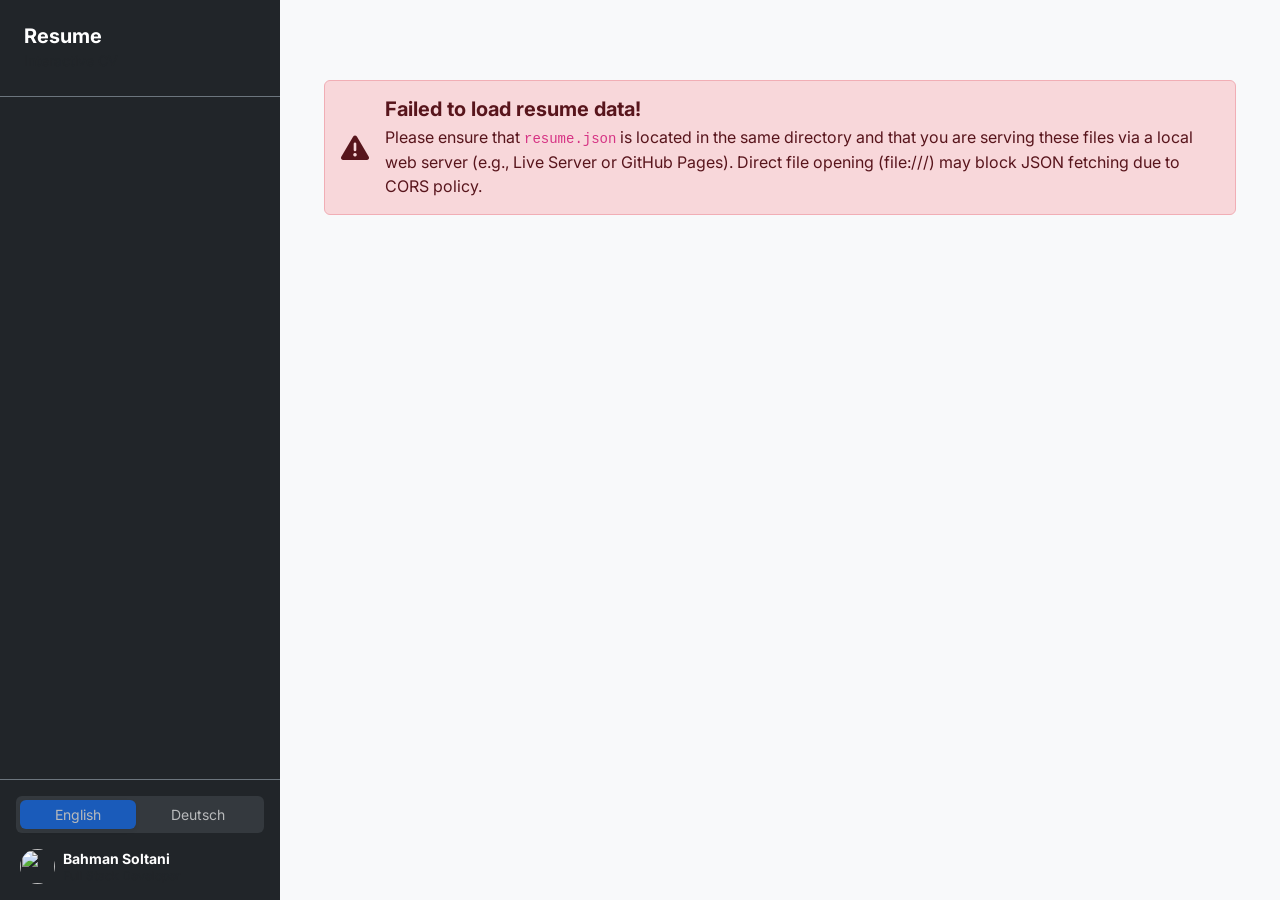
==== index.html @ ff926588 "Initial commit of resume webpage with styles and scripts This is a complete initial commit of the re" ====
<!DOCTYPE html>
<html lang="en">
<head>
    <meta charset="UTF-8">
    <meta name="viewport" content="width=device-width, initial-scale=1.0">
    <title>Bahman Soltani - Resume</title>
    
    <!-- jQuery CDN -->
    <script src="https://code.jquery.com/jquery-3.7.1.min.js"></script>

    <!-- Bootstrap 5 CSS -->
    <link href="https://cdn.jsdelivr.net/npm/bootstrap@5.3.2/dist/css/bootstrap.min.css" rel="stylesheet">
    
    <!-- Font Awesome -->
    <link rel="stylesheet" href="https://cdnjs.cloudflare.com/ajax/libs/font-awesome/6.4.0/css/all.min.css">

    <!-- Google Fonts -->
    <link href="https://fonts.googleapis.com/css2?family=Inter:wght@300;400;500;600;700&display=swap" rel="stylesheet">

    <style>
        :root {
            --sidebar-width: 280px;
            --primary-color: #0d6efd;
        }

        body {
            font-family: 'Inter', sans-serif;
            background-color: #f8f9fa; /* Bootstrap bg-light equivalent */
            overflow-x: hidden;
        }

        /* --- Sidebar Styles --- */
        #sidebar-wrapper {
            width: var(--sidebar-width);
            position: fixed;
            top: 0;
            left: 0;
            height: 100vh;
            z-index: 1000;
            transition: margin 0.3s ease-in-out, transform 0.3s ease-in-out;
            background-color: #212529; /* Bootstrap bg-dark */
            color: white;
            display: flex;
            flex-direction: column;
        }

        #page-content-wrapper {
            margin-left: var(--sidebar-width);
            transition: margin 0.3s ease-in-out;
            min-height: 100vh;
            padding: 2rem;
        }

        /* Mobile Adjustments */
        @media (max-width: 768px) {
            #sidebar-wrapper {
                margin-left: 0;
                transform: translateX(-100%);
            }
            #sidebar-wrapper.toggled {
                transform: translateX(0);
            }
            #page-content-wrapper {
                margin-left: 0;
                padding: 1rem;
                padding-top: 5rem; /* Space for mobile header */
            }
            .mobile-header {
                display: flex !important;
            }
            .sidebar-overlay {
                display: none;
                position: fixed;
                top: 0;
                left: 0;
                width: 100%;
                height: 100%;
                background: rgba(0, 0, 0, 0.5);
                z-index: 999;
            }
            .sidebar-overlay.show {
                display: block;
            }
        }

        .mobile-header {
            display: none;
            position: fixed;
            top: 0;
            left: 0;
            right: 0;
            height: 60px;
            z-index: 1001;
            background: white;
            box-shadow: 0 0.125rem 0.25rem rgba(0,0,0,0.075);
            align-items: center;
            justify-content: space-between;
            padding: 0 1rem;
        }

        /* Navigation Links */
        .nav-link {
            color: #adb5bd;
            padding: 0.75rem 1rem;
            border-radius: 0.5rem;
            transition: all 0.2s;
            display: flex;
            align-items: center;
            gap: 10px;
        }
        .nav-link:hover {
            color: white;
            background-color: rgba(255,255,255,0.1);
        }
        .nav-link i {
            width: 20px;
            text-align: center;
        }

        /* --- Custom Component Styles --- */

        /* Card Hover Effect */
        .custom-card-hover {
            transition: transform 0.3s ease, box-shadow 0.3s ease;
            border: 1px solid rgba(0,0,0,0.05);
        }
        .custom-card-hover:hover {
            transform: translateY(-5px);
            box-shadow: 0 0.5rem 1rem rgba(0, 0, 0, 0.15) !important;
            border-color: #cfe2ff; /* Bootstrap blue-200 equivalent */
        }

        /* Timeline */
        .timeline-item {
            padding-left: 2rem;
            padding-bottom: 2rem;
            position: relative;
            border-left: 2px solid #dee2e6;
        }
        .timeline-item:last-child {
            border-left: 2px solid transparent;
        }
        .timeline-dot {
            position: absolute;
            left: -11px;
            top: 0;
            width: 20px;
            height: 20px;
            border-radius: 50%;
            background: white;
            border: 4px solid #dee2e6;
            transition: border-color 0.3s;
        }
        .timeline-item:hover .timeline-dot {
            border-color: var(--primary-color);
        }

        /* Tech Stack Badges */
        .tech-badge {
            font-size: 0.75rem;
            /* Colors are handled via inline classes now */
            transition: all 0.2s;
            cursor: default;
        }
        .tech-badge:hover {
            filter: brightness(0.95);
        }

        /* Link Underline Animation */
        .custom-link-hover {
            text-decoration: none;
            position: relative;
            color: inherit;
        }
        .custom-link-hover::after {
            content: '';
            position: absolute;
            width: 100%;
            transform: scaleX(0);
            height: 2px;
            bottom: -2px;
            left: 0;
            background-color: var(--primary-color);
            transform-origin: bottom right;
            transition: transform 0.25s ease-out;
        }
        .custom-link-hover:hover::after {
            transform: scaleX(1);
            transform-origin: bottom left;
        }
        .custom-link-hover:hover {
            color: var(--primary-color);
        }

        /* Avatar */
        .avatar-container {
            width: 150px;
            height: 150px;
            border-radius: 50%;
            border: 4px solid white;
            box-shadow: 0 0.5rem 1rem rgba(0,0,0,0.15);
            overflow: hidden;
            background-color: #e9ecef;
        }
        .avatar-img {
            width: 100%;
            height: 100%;
            object-fit: cover;
        }
        
        /* Language Button Active State */
        .lang-btn.active {
            background-color: var(--primary-color);
            color: white;
            box-shadow: 0 0.125rem 0.25rem rgba(0,0,0,0.075);
        }
        .lang-btn {
            background: transparent;
            color: #6c757d;
            border: none;
        }
        .lang-btn:hover {
            color: white;
        }

        /* --- CUSTOM PINK UTILITIES --- */
        .text-pink {
            color: #d63384 !important;
        }
        .bg-pink-subtle {
            background-color: #ffe0e9 !important; /* Custom Pink Background */
        }
        .text-pink-emphasis {
            color: #8a0030 !important; /* Darker Pink Text */
        }
        .border-pink-subtle {
            border-color: #ffc2d1 !important;
        }

    </style>
</head>
<body>

    <!-- Mobile Header -->
    <div class="mobile-header">
        <span class="fw-bold fs-5 text-dark">Bahman Soltani</span>
        <button id="mobile-menu-btn" class="btn btn-light btn-sm">
            <i class="fa-solid fa-bars"></i>
        </button>
    </div>

    <!-- Sidebar Overlay -->
    <div id="sidebar-overlay" class="sidebar-overlay"></div>

    <div class="d-flex" id="wrapper">
        
        <!-- Sidebar -->
        <div id="sidebar-wrapper">
            <div class="p-4 border-bottom border-secondary">
                <div class="d-flex justify-content-between align-items-center">
                    <div>
                        <h1 class="h5 fw-bold mb-0">Resume</h1>
                        <small class="text-muted">Interactive CV</small>
                    </div>
                    <!-- Close button for mobile -->
                    <button id="close-sidebar" class="btn btn-sm btn-dark d-md-none">
                        <i class="fa-solid fa-xmark"></i>
                    </button>
                </div>
            </div>

            <!-- Nav Items -->
            <div class="flex-grow-1 overflow-auto py-3">
                <ul class="list-unstyled px-3" id="nav-links">
                    <!-- Links injected by jQuery -->
                </ul>
            </div>

            <!-- Footer / Lang Toggle -->
            <div class="p-3 bg-dark border-top border-secondary">
                <div class="d-flex bg-secondary bg-opacity-25 rounded p-1 mb-3">
                    <button id="btn-en" class="btn btn-sm flex-fill lang-btn active rounded" disabled>English</button>
                    <button id="btn-de" class="btn btn-sm flex-fill lang-btn rounded" disabled>Deutsch</button>
                </div>
                <div class="d-flex align-items-center gap-2 px-1">
                    <div style="width: 35px; height: 35px; border-radius: 50%; overflow: hidden;">
                        <img src="https://vohuman.github.io/assets/Bild.jpg" class="w-100 h-100 object-fit-cover">
                    </div>
                    <div class="small lh-sm">
                        <div class="fw-bold">Bahman Soltani</div>
                        <div class="text-muted" style="font-size: 0.75rem;">Full Stack Developer</div>
                    </div>
                </div>
            </div>
        </div>

        <!-- Page Content -->
        <div id="page-content-wrapper">
            <div class="container-fluid" style="max-width: 1000px;">
                <div id="main-content">
                    <!-- Loading Indicator before JSON is fetched -->
                    <div class="d-flex justify-content-center align-items-center" style="height: 60vh;">
                        <div class="spinner-border text-primary" role="status" style="width: 3rem; height: 3rem;">
                            <span class="visually-hidden">Loading...</span>
                        </div>
                    </div>
                </div>
            </div>
        </div>
    </div>

    <!-- Data & jQuery Logic -->
    <script>
        $(document).ready(function() {
            
            let resumeData = null; // Will be populated from JSON
            let currentLang = 'en';

            const i18n = {
                en: {
                    headers: {
                        intro: "Introduction",
                        languages: "Languages",
                        skills: "Technical Skills",
                        experience: "Employment History",
                        education: "Education",
                        certificates: "Certificates"
                    },
                    labels: {
                        techStack: "Tech Stack",
                        contact: "Contact",
                        present: "Present"
                    },
                    nav: {
                        home: "Profile",
                        intro: "About",
                        history: "Experience",
                        skills: "Skills",
                        education: "Education"
                    },
                    categories: {
                        backend: "Backend",
                        frontend: "Frontend",
                        database: "Database",
                        sourceControl: "DevOps & Tools",
                        projectManagement: "Management",
                        general: "General"
                    }
                },
                de: {
                    headers: {
                        intro: "Einführung",
                        languages: "Sprachen",
                        skills: "Technische Fähigkeiten",
                        experience: "Berufserfahrung",
                        education: "Ausbildung",
                        certificates: "Zertifikate"
                    },
                    labels: {
                        techStack: "Technologien",
                        contact: "Kontakt",
                        present: "Aktuell"
                    },
                    nav: {
                        home: "Profil",
                        intro: "Über mich",
                        history: "Erfahrung",
                        skills: "Fähigkeiten",
                        education: "Ausbildung"
                    },
                    categories: {
                        backend: "Backend",
                        frontend: "Frontend",
                        database: "Datenbank",
                        sourceControl: "DevOps & Tools",
                        projectManagement: "Management",
                        general: "Allgemein"
                    }
                }
            };

            // --- UI Helper Functions ---
            function translate(key, subkey) {
                return i18n[currentLang][key][subkey];
            }

            function formatText(text) {
                if (text === "Present") return i18n[currentLang].labels.present;
                if (text === "Aktuell") return i18n[currentLang].labels.present;
                return text;
            }

            // --- Render Components (Generating HTML Strings for Bootstrap) ---
            
            function renderNav() {
                const navItems = [
                    { id: 'section-profile', icon: 'fa-solid fa-user', label: translate('nav', 'home') },
                    { id: 'section-intro', icon: 'fa-solid fa-circle-info', label: translate('nav', 'intro') },
                    { id: 'section-history', icon: 'fa-solid fa-briefcase', label: translate('nav', 'history') },
                    { id: 'section-skills', icon: 'fa-solid fa-code', label: translate('nav', 'skills') },
                    { id: 'section-education', icon: 'fa-solid fa-graduation-cap', label: translate('nav', 'education') },
                ];

                const html = navItems.map(item => `
                    <li class="mb-1">
                        <a href="#${item.id}" class="nav-link">
                            <i class="${item.icon}"></i>
                            <span>${item.label}</span>
                        </a>
                    </li>
                `).join('');
                
                $('#nav-links').html(html);
            }

            function renderHero(data) {
                const p = data.personalInfo;
                
                const langs = data.languages.map(l => `
                    <div class="mb-3">
                        <div class="d-flex justify-content-between small mb-1">
                            <span class="fw-medium text-dark">${l.language}</span>
                            <span class="text-secondary" style="font-size: 0.8rem;">${l.fluency}</span>
                        </div>
                        <div class="progress" style="height: 8px;">
                            <div class="progress-bar" role="progressbar" style="width: ${l.percent}%" aria-valuenow="${l.percent}" aria-valuemin="0" aria-valuemax="100"></div>
                        </div>
                    </div>
                `).join('');

                return `
                    <section id="section-profile" class="row g-4 animate-fade-in">
                        <!-- ID Card -->
                        <div class="col-lg-8">
                            <div class="card h-100 border-0 shadow-sm rounded-4 custom-card-hover overflow-hidden position-relative">
                                <!-- Decorative Shape -->
                                <div style="position: absolute; top: 0; right: 0; width: 150px; height: 150px; background-color: #e9ecef; border-bottom-left-radius: 100%; margin-right: -30px; margin-top: -30px; transition: transform 0.3s;" class="d-none d-md-block decorative-shape"></div>
                                
                                <div class="card-body p-4 p-md-5">
                                    <div class="d-flex flex-column flex-md-row gap-4 align-items-center align-items-md-start text-center text-md-start">
                                        
                                        <!-- Avatar -->
                                        <div class="flex-shrink-0">
                                            <div class="avatar-container">
                                                <img src="https://vohuman.github.io/assets/Bild.jpg" alt="${p.name}" class="avatar-img">
                                            </div>
                                        </div>

                                        <div class="flex-grow-1 position-relative" style="z-index: 2;">
                                            <h1 class="display-6 fw-bold text-dark mb-2">${p.name}</h1>
                                            <p class="lead text-primary fw-medium mb-4">${p.role}</p>
                                            
                                            <div class="d-flex flex-column gap-2 text-secondary mb-4 small">
                                                <div class="d-flex align-items-center justify-content-center justify-content-md-start gap-2">
                                                    <i class="fa-solid fa-location-dot text-primary"></i>
                                                    ${p.address.city}, ${p.address.country}
                                                </div>
                                                <div class="d-flex align-items-center justify-content-center justify-content-md-start gap-2">
                                                    <i class="fa-solid fa-envelope text-primary"></i>
                                                    <a href="mailto:${p.email}" class="custom-link-hover">${p.email}</a>
                                                </div>
                                                <div class="d-flex align-items-center justify-content-center justify-content-md-start gap-2">
                                                    <i class="fa-solid fa-phone text-primary"></i>
                                                    ${p.phone}
                                                </div>
                                            </div>

                                            <div class="d-flex flex-wrap gap-2 justify-content-center justify-content-md-start">
                                                ${p.links.map(link => {
                                                    const iconClass = link.toLowerCase() === 'linkedin' ? 'fa-brands fa-linkedin' : 'fa-solid fa-globe';
                                                    return `
                                                    <button class="btn btn-dark btn-sm rounded-3 shadow-sm d-inline-flex align-items-center gap-2 px-3 py-2">
                                                        <i class="${iconClass}"></i>
                                                        ${link}
                                                    </button>
                                                `}).join('')}
                                            </div>
                                        </div>
                                    </div>
                                </div>
                            </div>
                        </div>

                        <!-- Languages -->
                        <div class="col-lg-4">
                            <div class="card h-100 border-0 shadow-sm rounded-4 custom-card-hover">
                                <div class="card-body p-4 d-flex flex-column justify-content-center">
                                    <div class="d-flex align-items-center gap-2 mb-4">
                                        <div class="bg-primary bg-opacity-10 text-primary p-2 rounded">
                                            <i class="fa-solid fa-language fs-5"></i>
                                        </div>
                                        <h5 class="fw-bold text-dark mb-0">${translate('headers', 'languages')}</h5>
                                    </div>
                                    <div class="d-flex flex-column gap-3">
                                        ${langs}
                                    </div>
                                </div>
                            </div>
                        </div>
                    </section>
                `;
            }

            function renderIntroduction(data) {
                return `
                    <section id="section-intro" class="mt-4">
                        <div class="card border-0 shadow-sm rounded-4 custom-card-hover">
                            <div class="card-body p-4 p-md-5">
                                <div class="d-flex align-items-center gap-3 mb-4">
                                    <div class="bg-primary bg-opacity-10 text-primary p-2 rounded">
                                        <i class="fa-solid fa-circle-info fs-5"></i>
                                    </div>
                                    <h4 class="fw-bold text-dark mb-0">${translate('headers', 'intro')}</h4>
                                </div>
                                <div class="text-secondary" style="line-height: 1.8; text-align: justify;">
                                    ${data.introduction}
                                </div>
                            </div>
                        </div>
                    </section>
                `;
            }

            function renderSkills(data) {
                const skills = data.technicalSkills;
                const config = {
                    backend: { color: "primary", icon: "fa-solid fa-server" },
                    frontend: { color: "pink", icon: "fa-solid fa-desktop" }, // Changed to "pink"
                    database: { color: "success", icon: "fa-solid fa-database" },
                    sourceControl: { color: "warning", icon: "fa-solid fa-code-branch" },
                    projectManagement: { color: "info", icon: "fa-solid fa-list-check" },
                    general: { color: "secondary", icon: "fa-solid fa-gears" }
                };

                let html = `
                    <section id="section-skills" class="mt-5">
                        <div class="d-flex align-items-center gap-3 mb-4 pb-2 border-bottom">
                            <h2 class="h3 fw-bold text-dark mb-0">${translate('headers', 'skills')}</h2>
                        </div>
                        <div class="row g-4">`;

                Object.keys(skills).forEach(key => {
                    const conf = config[key] || { color: "secondary", icon: "fa-solid fa-circle" };
                    const label = i18n[currentLang].categories[key] || key;
                    const textClass = `text-${conf.color}`;
                    
                    // --- NEW COLOR LOGIC FOR BADGES ---
                    const badgeBg = 'bg-' + conf.color + '-subtle'; // e.g., bg-primary-subtle or bg-pink-subtle
                    const badgeText = 'text-' + conf.color + '-emphasis'; // e.g., text-primary-emphasis or text-pink-emphasis
                    const badgeBorder = 'border-' + conf.color + '-subtle';
                    
                    html += `
                        <div class="col-md-6">
                            <div class="card h-100 border-0 shadow-sm rounded-4 custom-card-hover p-4">
                                <div class="d-flex align-items-center gap-2 mb-3">
                                    <i class="${conf.icon} ${textClass} fs-5"></i>
                                    <h6 class="fw-bold text-secondary text-capitalize mb-0">${label}</h6>
                                </div>
                                <div class="d-flex flex-wrap gap-2">
                                    ${skills[key].map(skill => `
                                        <span class="badge rounded-pill border fw-normal ${badgeBg} ${badgeText} ${badgeBorder} tech-badge">
                                            ${skill}
                                        </span>
                                    `).join('')}
                                </div>
                            </div>
                        </div>
                    `;
                });

                html += `</div></section>`;
                return html;
            }

            function renderHistory(data) {
                const history = data.employmentHistory;
                let html = `
                    <section id="section-history" class="mt-5">
                        <div class="d-flex align-items-center gap-3 mb-4 pb-2 border-bottom">
                            <div class="bg-primary bg-opacity-10 text-primary p-2 rounded">
                                <i class="fa-solid fa-briefcase fs-5"></i>
                            </div>
                            <h2 class="h3 fw-bold text-dark mb-0">${translate('headers', 'experience')}</h2>
                        </div>
                        <div class="timeline-container ps-md-2">
                `;

                history.forEach((job) => {
                    const techList = job.techStack
                        .split(/,| and /)
                        .map(t => t.trim().replace(/\.$/, ''))
                        .filter(t => t.length > 0);
                    
                    const isPresent = job.endDate === "Present" || job.endDate === "Aktuell";
                    const badgeClass = isPresent ? "text-bg-success bg-opacity-75" : "text-bg-light border text-secondary";

                    html += `
                        <div class="timeline-item">
                            <div class="timeline-dot"></div>
                            
                            <div class="card border-0 shadow-sm rounded-4 custom-card-hover p-4">
                                <div class="d-flex flex-column flex-md-row justify-content-between align-items-start gap-2 mb-3">
                                    <div>
                                        <h5 class="fw-bold text-dark mb-1">${job.role}</h5>
                                        <div class="d-flex flex-wrap align-items-center gap-2 text-secondary small">
                                            <span class="fw-semibold text-primary"><i class="fa-regular fa-building me-1"></i>${job.company}</span>
                                            <span>&bull;</span>
                                            <span><i class="fa-solid fa-location-dot me-1"></i>${job.location}</span>
                                        </div>
                                    </div>
                                    <span class="badge rounded-pill ${badgeClass} px-3 py-2">
                                        ${formatText(job.startDate)} — ${formatText(job.endDate)}
                                    </span>
                                </div>

                                <div class="mb-3">
                                    <ul class="list-unstyled d-flex flex-column gap-2 mb-0">
                                        ${job.responsibilities.map(res => `
                                            <li class="d-flex gap-2 text-secondary">
                                                <i class="fa-solid fa-circle-check text-primary mt-1" style="font-size: 0.8rem;"></i>
                                                <span>${res}</span>
                                            </li>
                                        `).join('')}
                                    </ul>
                                </div>

                                <div class="pt-3 border-top">
                                    <small class="text-uppercase fw-bold text-muted d-block mb-2" style="font-size: 0.7rem;">${translate('labels', 'techStack')}</small>
                                    <div class="d-flex flex-wrap gap-1">
                                        ${techList.map(t => `
                                            <span class="badge rounded-1 fw-normal text-secondary bg-light border tech-badge">${t}</span>
                                        `).join('')}
                                    </div>
                                </div>
                            </div>
                        </div>
                    `;
                });

                html += `</div></section>`;
                return html;
            }

            function renderEducationAndCerts(data) {
                const edu = data.education;
                const certs = data.certificates;

                let eduHtml = edu.map(item => `
                    <div class="d-flex position-relative ps-3 py-2 border-start border-3 border-light hover-border-primary mb-3">
                        <div>
                            <h6 class="fw-bold text-dark mb-0">${item.degree}</h6>
                            <p class="text-success small fw-medium mb-1">${item.institution}</p>
                            <div class="d-flex justify-content-between align-items-center small text-muted">
                                <span>${item.location}</span>
                                <span class="bg-light px-2 py-1 rounded">${formatText(item.startDate)} - ${formatText(item.endDate)}</span>
                            </div>
                        </div>
                    </div>
                `).join('');

                let certsHtml = certs.map(item => `
                    <div class="d-flex align-items-start gap-3 p-3 rounded hover-bg-light transition border border-transparent mb-1">
                        <i class="fa-solid fa-trophy text-warning mt-1 fs-5"></i>
                        <div>
                            <h6 class="fw-bold text-dark mb-1 small">${item.title}</h6>
                            <div class="small text-muted d-flex gap-2">
                                <span class="fw-medium text-secondary">${item.issuer}</span>
                                <span>&bull;</span>
                                <span>${item.date}</span>
                            </div>
                        </div>
                    </div>
                `).join('');

                return `
                    <div id="section-education" class="row g-4 mt-4 pb-5">
                        <div class="col-lg-6">
                            <div class="card h-100 border-0 shadow-sm rounded-4 custom-card-hover">
                                <div class="card-body p-4">
                                    <div class="d-flex align-items-center gap-3 mb-4">
                                        <div class="bg-success bg-opacity-10 text-success p-2 rounded">
                                            <i class="fa-solid fa-graduation-cap fs-5"></i>
                                        </div>
                                        <h5 class="fw-bold text-dark mb-0">${translate('headers', 'education')}</h5>
                                    </div>
                                    <div>
                                        ${eduHtml}
                                    </div>
                                </div>
                            </div>
                        </div>
                        <div class="col-lg-6">
                            <div class="card h-100 border-0 shadow-sm rounded-4 custom-card-hover">
                                <div class="card-body p-4">
                                    <div class="d-flex align-items-center gap-3 mb-4">
                                        <div class="bg-warning bg-opacity-10 text-warning p-2 rounded">
                                            <i class="fa-solid fa-certificate fs-5"></i>
                                        </div>
                                        <h5 class="fw-bold text-dark mb-0">${translate('headers', 'certificates')}</h5>
                                    </div>
                                    <div>
                                        ${certsHtml}
                                    </div>
                                </div>
                            </div>
                        </div>
                    </div>
                `;
            }

            // --- Main Render Loop ---
            function renderAll() {
                if (!resumeData) return;
                
                const currentData = resumeData[currentLang];
                const html = [
                    renderHero(currentData),
                    renderIntroduction(currentData),
                    renderHistory(currentData), 
                    renderSkills(currentData),
                    renderEducationAndCerts(currentData)
                ].join('');

                $('#main-content').html(html);
                renderNav();
                updateLangButtons();
            }

            // --- Interaction Logic ---
            function setLanguage(lang) {
                if (!resumeData) return;
                currentLang = lang;
                renderAll();
            }

            function updateLangButtons() {
                const $enBtn = $('#btn-en');
                const $deBtn = $('#btn-de');
                
                // Reset classes
                $('.lang-btn').removeClass('active');
                
                if (currentLang === 'en') {
                    $enBtn.addClass('active');
                } else {
                    $deBtn.addClass('active');
                }
            }
            
            // --- Fetch JSON Data ---
            $.getJSON('resume.json')
                .done(function(data) {
                    resumeData = data;
                    
                    // Enable language buttons
                    $('#btn-en, #btn-de').prop('disabled', false);
                    
                    // Initial Render
                    renderAll();
                })
                .fail(function(jqxhr, textStatus, error) {
                    const errMessage = textStatus + ", " + error;
                    console.error("Failed to fetch resume.json: " + errMessage);
                    
                    $('#main-content').html(`
                        <div class="alert alert-danger mt-5 d-flex align-items-center gap-3" role="alert">
                            <i class="fa-solid fa-triangle-exclamation fs-3"></i>
                            <div>
                                <h5 class="alert-heading fw-bold mb-1">Failed to load resume data!</h5>
                                <p class="mb-0">Please ensure that <code>resume.json</code> is located in the same directory and that you are serving these files via a local web server (e.g., Live Server or GitHub Pages). Direct file opening (file:///) may block JSON fetching due to CORS policy.</p>
                            </div>
                        </div>
                    `);
                });

            // --- Event Listeners ---
            
            // Language Buttons
            $('#btn-en').on('click', function() { setLanguage('en'); });
            $('#btn-de').on('click', function() { setLanguage('de'); });

            // Sidebar Toggle
            const $wrapper = $('#wrapper');
            const $sidebar = $('#sidebar-wrapper');
            const $overlay = $('#sidebar-overlay');
            
            function toggleSidebar() {
                $sidebar.toggleClass('toggled');
                $overlay.toggleClass('show');
            }

            $('#mobile-menu-btn, #close-sidebar, #sidebar-overlay').on('click', toggleSidebar);

        });
    </script>
</body>
</html>
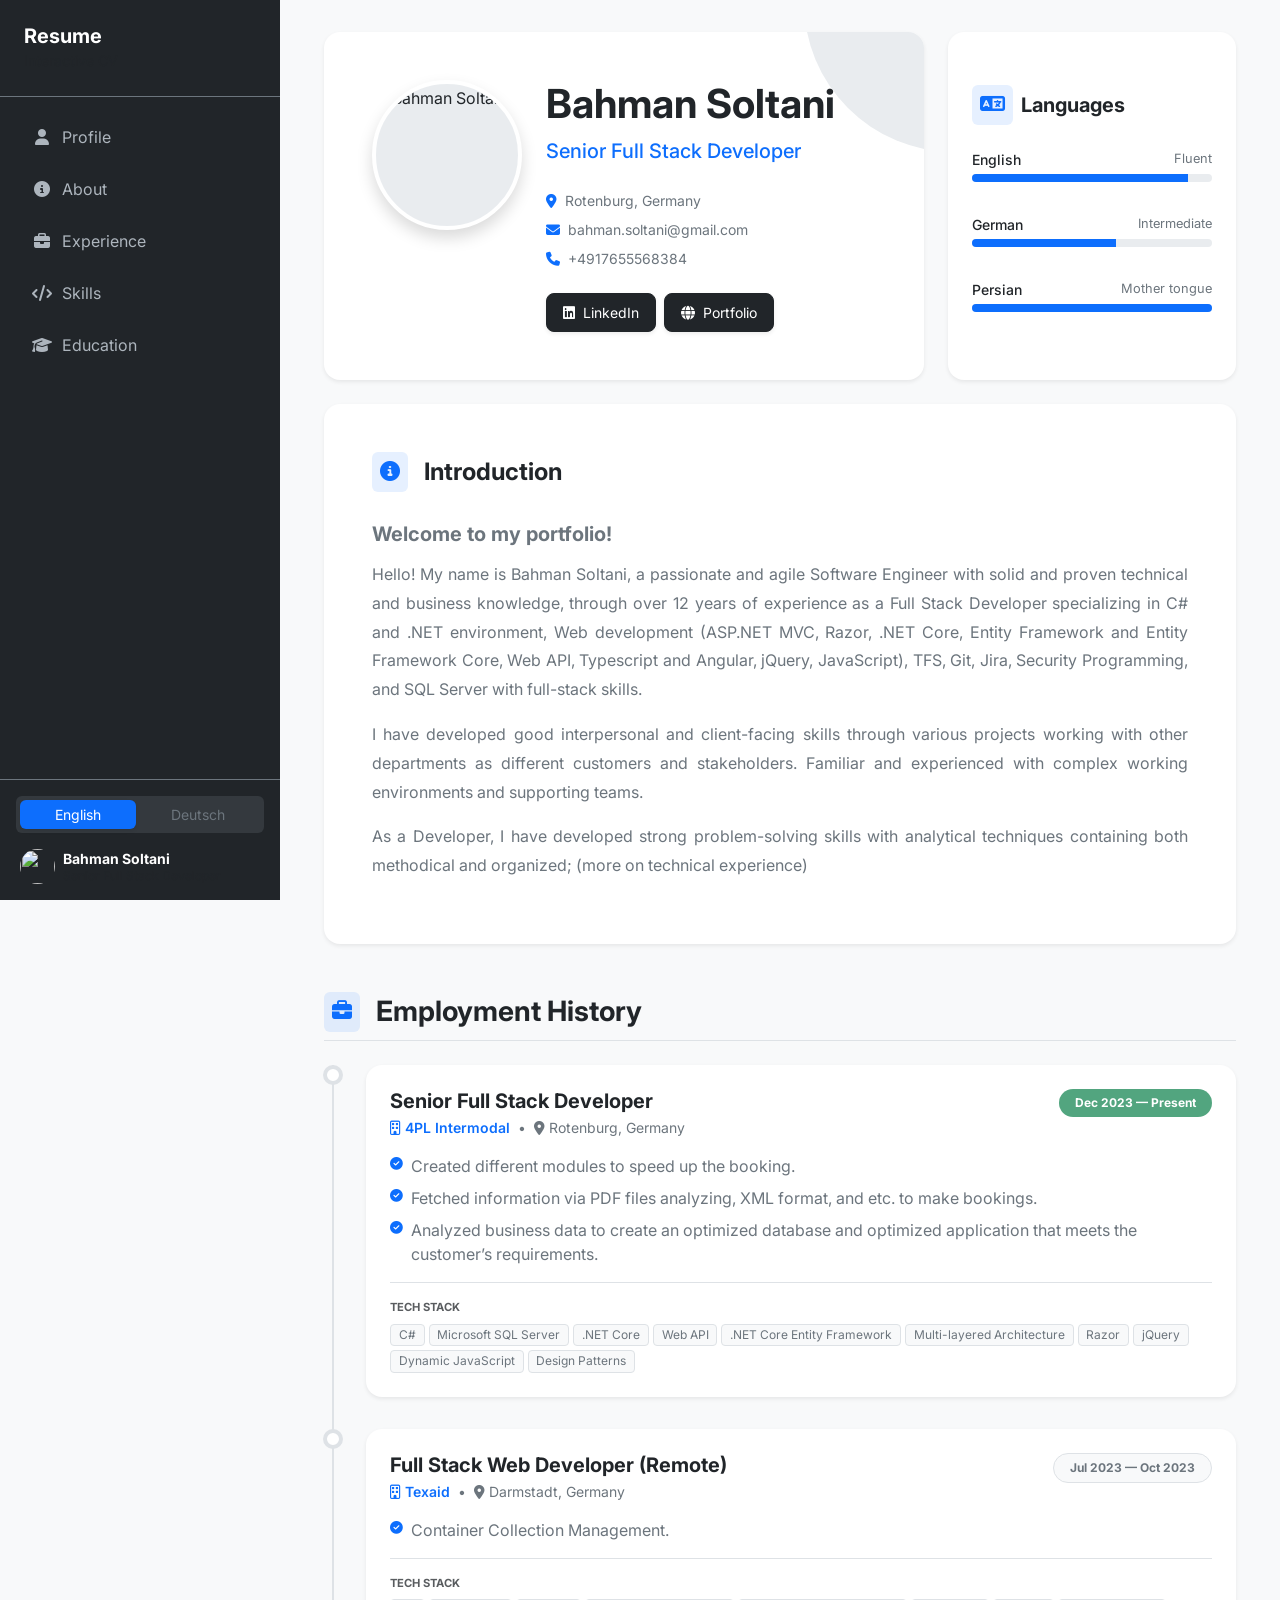
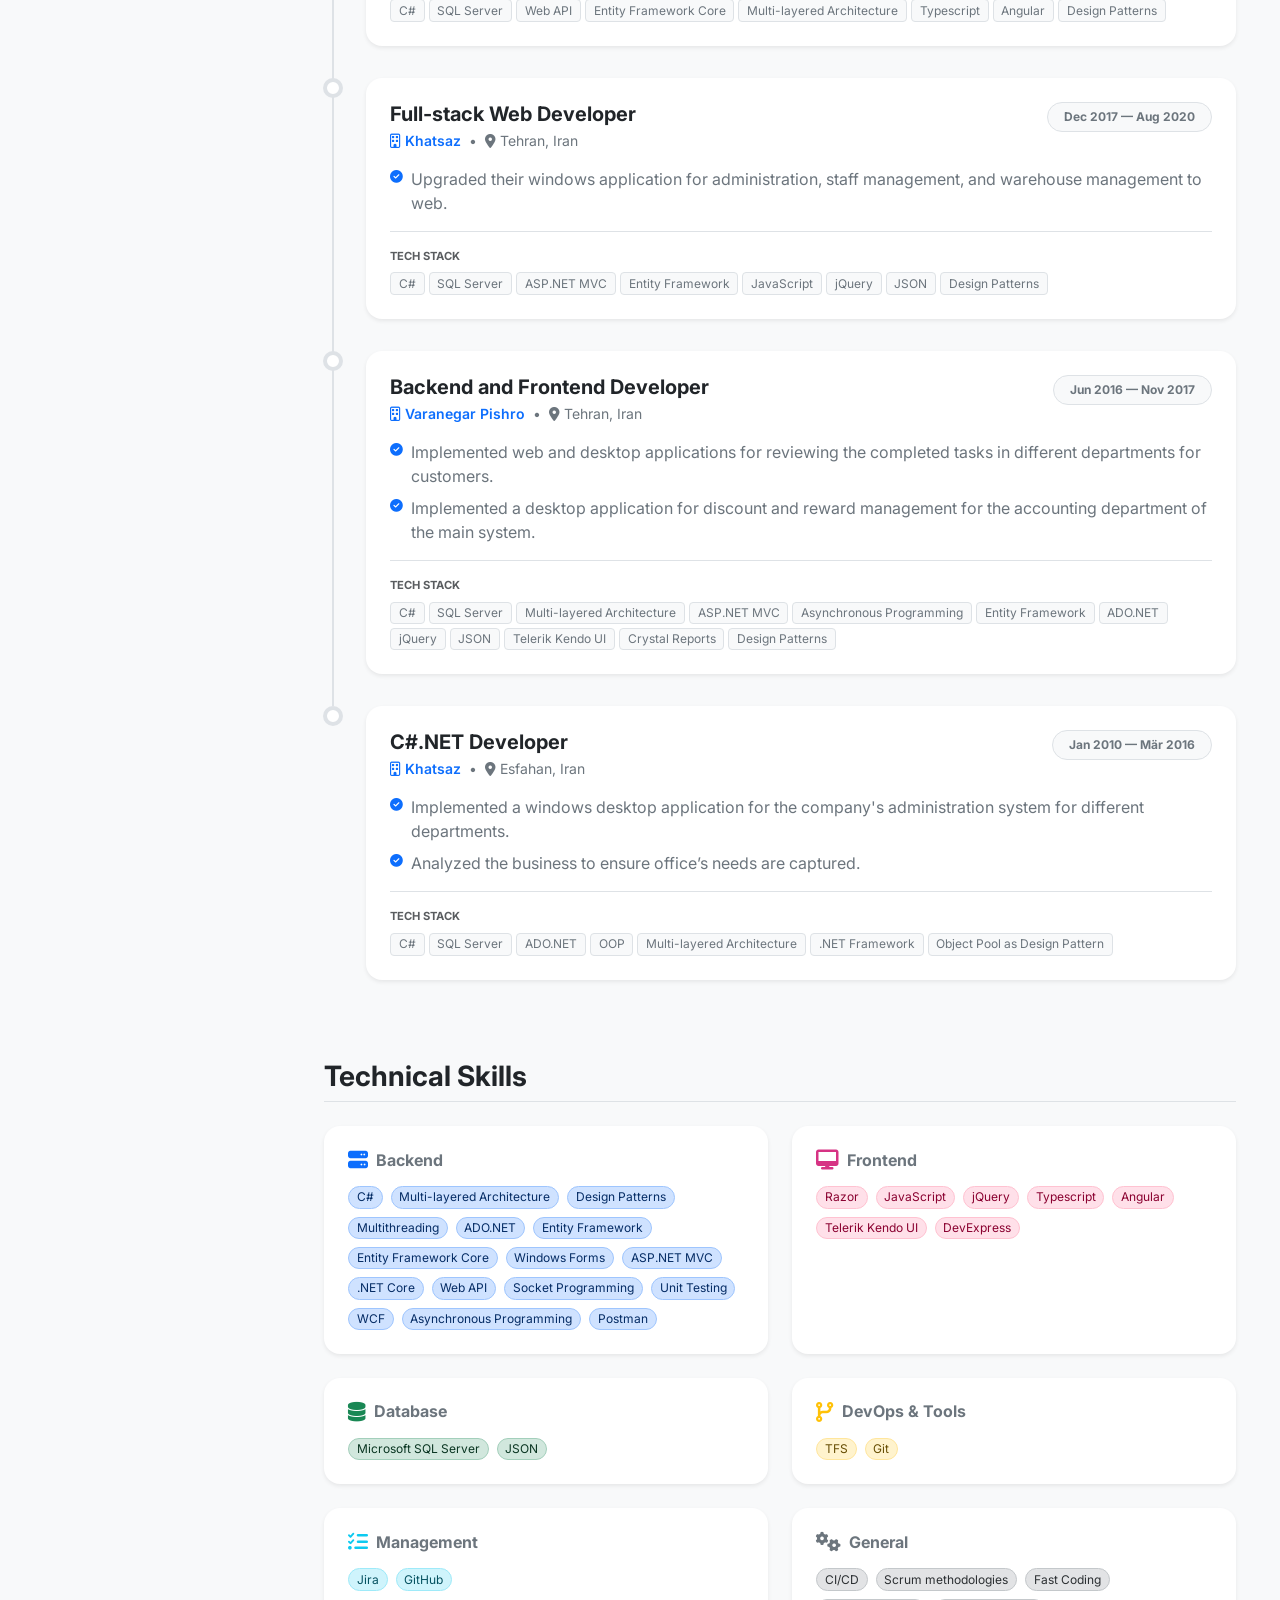
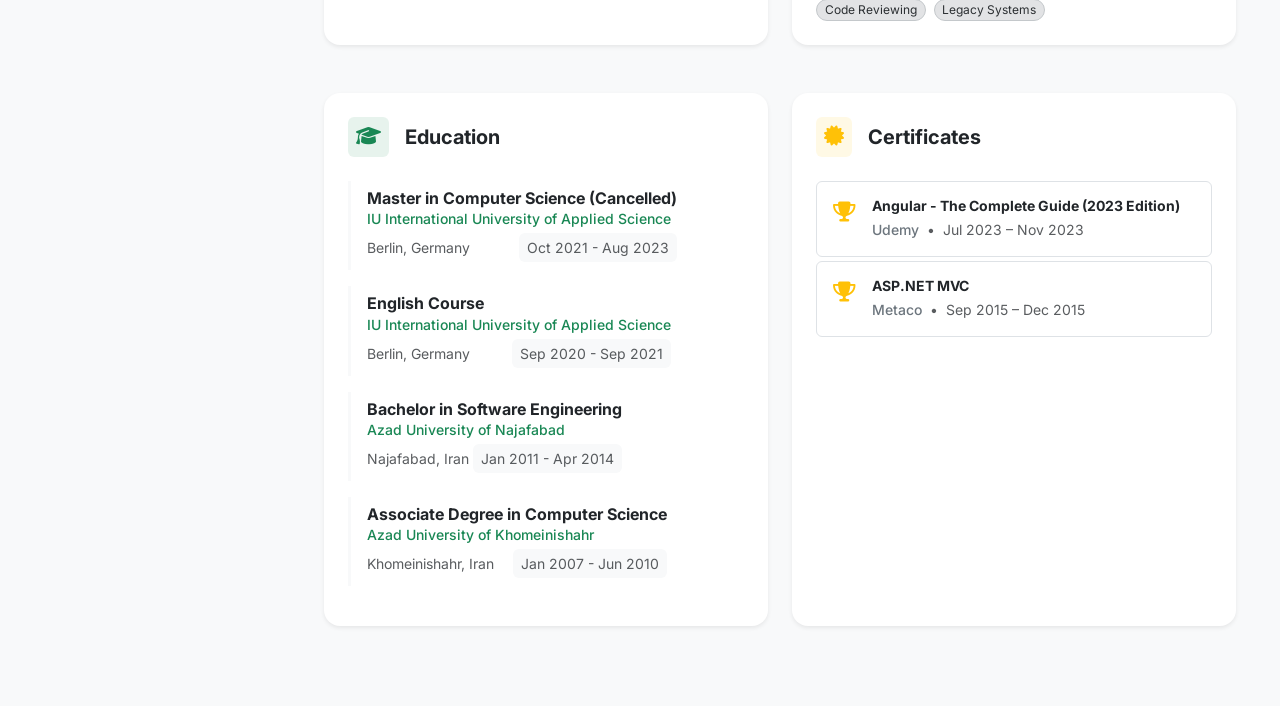
==== commit 6e72961a: "Refactor index.html to streamline structure and styles" ====
--- a/index.html
+++ b/index.html
@@ -5,243 +5,19 @@
     <meta name="viewport" content="width=device-width, initial-scale=1.0">
     <title>Bahman Soltani - Resume</title>
     
-    <!-- jQuery CDN -->
     <script src="https://code.jquery.com/jquery-3.7.1.min.js"></script>
 
-    <!-- Bootstrap 5 CSS -->
     <link href="https://cdn.jsdelivr.net/npm/bootstrap@5.3.2/dist/css/bootstrap.min.css" rel="stylesheet">
     
-    <!-- Font Awesome -->
     <link rel="stylesheet" href="https://cdnjs.cloudflare.com/ajax/libs/font-awesome/6.4.0/css/all.min.css">
 
-    <!-- Google Fonts -->
     <link href="https://fonts.googleapis.com/css2?family=Inter:wght@300;400;500;600;700&display=swap" rel="stylesheet">
 
-    <style>
-        :root {
-            --sidebar-width: 280px;
-            --primary-color: #0d6efd;
-        }
-
-        body {
-            font-family: 'Inter', sans-serif;
-            background-color: #f8f9fa; /* Bootstrap bg-light equivalent */
-            overflow-x: hidden;
-        }
-
-        /* --- Sidebar Styles --- */
-        #sidebar-wrapper {
-            width: var(--sidebar-width);
-            position: fixed;
-            top: 0;
-            left: 0;
-            height: 100vh;
-            z-index: 1000;
-            transition: margin 0.3s ease-in-out, transform 0.3s ease-in-out;
-            background-color: #212529; /* Bootstrap bg-dark */
-            color: white;
-            display: flex;
-            flex-direction: column;
-        }
-
-        #page-content-wrapper {
-            margin-left: var(--sidebar-width);
-            transition: margin 0.3s ease-in-out;
-            min-height: 100vh;
-            padding: 2rem;
-        }
-
-        /* Mobile Adjustments */
-        @media (max-width: 768px) {
-            #sidebar-wrapper {
-                margin-left: 0;
-                transform: translateX(-100%);
-            }
-            #sidebar-wrapper.toggled {
-                transform: translateX(0);
-            }
-            #page-content-wrapper {
-                margin-left: 0;
-                padding: 1rem;
-                padding-top: 5rem; /* Space for mobile header */
-            }
-            .mobile-header {
-                display: flex !important;
-            }
-            .sidebar-overlay {
-                display: none;
-                position: fixed;
-                top: 0;
-                left: 0;
-                width: 100%;
-                height: 100%;
-                background: rgba(0, 0, 0, 0.5);
-                z-index: 999;
-            }
-            .sidebar-overlay.show {
-                display: block;
-            }
-        }
-
-        .mobile-header {
-            display: none;
-            position: fixed;
-            top: 0;
-            left: 0;
-            right: 0;
-            height: 60px;
-            z-index: 1001;
-            background: white;
-            box-shadow: 0 0.125rem 0.25rem rgba(0,0,0,0.075);
-            align-items: center;
-            justify-content: space-between;
-            padding: 0 1rem;
-        }
-
-        /* Navigation Links */
-        .nav-link {
-            color: #adb5bd;
-            padding: 0.75rem 1rem;
-            border-radius: 0.5rem;
-            transition: all 0.2s;
-            display: flex;
-            align-items: center;
-            gap: 10px;
-        }
-        .nav-link:hover {
-            color: white;
-            background-color: rgba(255,255,255,0.1);
-        }
-        .nav-link i {
-            width: 20px;
-            text-align: center;
-        }
-
-        /* --- Custom Component Styles --- */
-
-        /* Card Hover Effect */
-        .custom-card-hover {
-            transition: transform 0.3s ease, box-shadow 0.3s ease;
-            border: 1px solid rgba(0,0,0,0.05);
-        }
-        .custom-card-hover:hover {
-            transform: translateY(-5px);
-            box-shadow: 0 0.5rem 1rem rgba(0, 0, 0, 0.15) !important;
-            border-color: #cfe2ff; /* Bootstrap blue-200 equivalent */
-        }
-
-        /* Timeline */
-        .timeline-item {
-            padding-left: 2rem;
-            padding-bottom: 2rem;
-            position: relative;
-            border-left: 2px solid #dee2e6;
-        }
-        .timeline-item:last-child {
-            border-left: 2px solid transparent;
-        }
-        .timeline-dot {
-            position: absolute;
-            left: -11px;
-            top: 0;
-            width: 20px;
-            height: 20px;
-            border-radius: 50%;
-            background: white;
-            border: 4px solid #dee2e6;
-            transition: border-color 0.3s;
-        }
-        .timeline-item:hover .timeline-dot {
-            border-color: var(--primary-color);
-        }
-
-        /* Tech Stack Badges */
-        .tech-badge {
-            font-size: 0.75rem;
-            /* Colors are handled via inline classes now */
-            transition: all 0.2s;
-            cursor: default;
-        }
-        .tech-badge:hover {
-            filter: brightness(0.95);
-        }
-
-        /* Link Underline Animation */
-        .custom-link-hover {
-            text-decoration: none;
-            position: relative;
-            color: inherit;
-        }
-        .custom-link-hover::after {
-            content: '';
-            position: absolute;
-            width: 100%;
-            transform: scaleX(0);
-            height: 2px;
-            bottom: -2px;
-            left: 0;
-            background-color: var(--primary-color);
-            transform-origin: bottom right;
-            transition: transform 0.25s ease-out;
-        }
-        .custom-link-hover:hover::after {
-            transform: scaleX(1);
-            transform-origin: bottom left;
-        }
-        .custom-link-hover:hover {
-            color: var(--primary-color);
-        }
-
-        /* Avatar */
-        .avatar-container {
-            width: 150px;
-            height: 150px;
-            border-radius: 50%;
-            border: 4px solid white;
-            box-shadow: 0 0.5rem 1rem rgba(0,0,0,0.15);
-            overflow: hidden;
-            background-color: #e9ecef;
-        }
-        .avatar-img {
-            width: 100%;
-            height: 100%;
-            object-fit: cover;
-        }
-        
-        /* Language Button Active State */
-        .lang-btn.active {
-            background-color: var(--primary-color);
-            color: white;
-            box-shadow: 0 0.125rem 0.25rem rgba(0,0,0,0.075);
-        }
-        .lang-btn {
-            background: transparent;
-            color: #6c757d;
-            border: none;
-        }
-        .lang-btn:hover {
-            color: white;
-        }
-
-        /* --- CUSTOM PINK UTILITIES --- */
-        .text-pink {
-            color: #d63384 !important;
-        }
-        .bg-pink-subtle {
-            background-color: #ffe0e9 !important; /* Custom Pink Background */
-        }
-        .text-pink-emphasis {
-            color: #8a0030 !important; /* Darker Pink Text */
-        }
-        .border-pink-subtle {
-            border-color: #ffc2d1 !important;
-        }
-
-    </style>
+     <link href="styles.css" rel="stylesheet">
+    
 </head>
 <body>
 
-    <!-- Mobile Header -->
     <div class="mobile-header">
         <span class="fw-bold fs-5 text-dark">Bahman Soltani</span>
         <button id="mobile-menu-btn" class="btn btn-light btn-sm">
@@ -249,12 +25,10 @@
         </button>
     </div>
 
-    <!-- Sidebar Overlay -->
     <div id="sidebar-overlay" class="sidebar-overlay"></div>
 
     <div class="d-flex" id="wrapper">
         
-        <!-- Sidebar -->
         <div id="sidebar-wrapper">
             <div class="p-4 border-bottom border-secondary">
                 <div class="d-flex justify-content-between align-items-center">
@@ -262,21 +36,20 @@
                         <h1 class="h5 fw-bold mb-0">Resume</h1>
                         <small class="text-muted">Interactive CV</small>
                     </div>
-                    <!-- Close button for mobile -->
+                    
                     <button id="close-sidebar" class="btn btn-sm btn-dark d-md-none">
                         <i class="fa-solid fa-xmark"></i>
                     </button>
                 </div>
             </div>
 
-            <!-- Nav Items -->
             <div class="flex-grow-1 overflow-auto py-3">
                 <ul class="list-unstyled px-3" id="nav-links">
-                    <!-- Links injected by jQuery -->
+                    
+                    
                 </ul>
             </div>
 
-            <!-- Footer / Lang Toggle -->
             <div class="p-3 bg-dark border-top border-secondary">
                 <div class="d-flex bg-secondary bg-opacity-25 rounded p-1 mb-3">
                     <button id="btn-en" class="btn btn-sm flex-fill lang-btn active rounded" disabled>English</button>
@@ -288,17 +61,16 @@
                     </div>
                     <div class="small lh-sm">
                         <div class="fw-bold">Bahman Soltani</div>
-                        <div class="text-muted" style="font-size: 0.75rem;">Full Stack Developer</div>
+                        <div class="text-muted" style="font-size: 0.75rem;">Senior Full Stack Developer</div>
                     </div>
                 </div>
             </div>
         </div>
 
-        <!-- Page Content -->
         <div id="page-content-wrapper">
             <div class="container-fluid" style="max-width: 1000px;">
                 <div id="main-content">
-                    <!-- Loading Indicator before JSON is fetched -->
+                    
                     <div class="d-flex justify-content-center align-items-center" style="height: 60vh;">
                         <div class="spinner-border text-primary" role="status" style="width: 3rem; height: 3rem;">
                             <span class="visually-hidden">Loading...</span>
@@ -309,7 +81,6 @@
         </div>
     </div>
 
-    <!-- Data & jQuery Logic -->
     <script>
         $(document).ready(function() {
             
@@ -379,7 +150,6 @@
                 }
             };
 
-            // --- UI Helper Functions ---
             function translate(key, subkey) {
                 return i18n[currentLang][key][subkey];
             }
@@ -389,8 +159,6 @@
                 if (text === "Aktuell") return i18n[currentLang].labels.present;
                 return text;
             }
-
-            // --- Render Components (Generating HTML Strings for Bootstrap) ---
             
             function renderNav() {
                 const navItems = [
--- a/styles.css
+++ b/styles.css
@@ -0,0 +1,219 @@
+
+        :root {
+            --sidebar-width: 280px;
+            --primary-color: #0d6efd;
+        }
+
+        body {
+            font-family: 'Inter', 'sans-serif';
+            background-color: #f8f9fa; /* Bootstrap bg-light equivalent */
+            overflow-x: hidden;
+        }
+
+        /* --- Sidebar Styles --- */
+        #sidebar-wrapper {
+            width: var(--sidebar-width);
+            position: fixed;
+            top: 0;
+            left: 0;
+            height: 100vh;
+            z-index: 1000;
+            transition: margin 0.3s ease-in-out, transform 0.3s ease-in-out;
+            background-color: #212529; /* Bootstrap bg-dark */
+            color: white;
+            display: flex;
+            flex-direction: column;
+        }
+
+        #page-content-wrapper {
+            margin-left: var(--sidebar-width);
+            transition: margin 0.3s ease-in-out;
+            min-height: 100vh;
+            padding: 2rem;
+        }
+
+        /* Mobile Adjustments */
+        @media (max-width: 768px) {
+            #sidebar-wrapper {
+                margin-left: 0;
+                transform: translateX(-100%);
+            }
+            #sidebar-wrapper.toggled {
+                transform: translateX(0);
+            }
+            #page-content-wrapper {
+                margin-left: 0;
+                padding: 1rem;
+                padding-top: 5rem; /* Space for mobile header */
+            }
+            .mobile-header {
+                display: flex !important;
+            }
+            .sidebar-overlay {
+                display: none;
+                position: fixed;
+                top: 0;
+                left: 0;
+                width: 100%;
+                height: 100%;
+                background: rgba(0, 0, 0, 0.5);
+                z-index: 999;
+            }
+            .sidebar-overlay.show {
+                display: block;
+            }
+        }
+
+        .mobile-header {
+            display: none;
+            position: fixed;
+            top: 0;
+            left: 0;
+            right: 0;
+            height: 60px;
+            z-index: 1001;
+            background: white;
+            box-shadow: 0 0.125rem 0.25rem rgba(0,0,0,0.075);
+            align-items: center;
+            justify-content: space-between;
+            padding: 0 1rem;
+        }
+
+        /* Navigation Links */
+        .nav-link {
+            color: #adb5bd;
+            padding: 0.75rem 1rem;
+            border-radius: 0.5rem;
+            transition: all 0.2s;
+            display: flex;
+            align-items: center;
+            gap: 10px;
+        }
+        .nav-link:hover {
+            color: white;
+            background-color: rgba(255,255,255,0.1);
+        }
+        .nav-link i {
+            width: 20px;
+            text-align: center;
+        }
+
+        /* --- Custom Component Styles --- */
+
+        /* Card Hover Effect */
+        .custom-card-hover {
+            transition: transform 0.3s ease, box-shadow 0.3s ease;
+            border: 1px solid rgba(0,0,0,0.05);
+        }
+        .custom-card-hover:hover {
+            transform: translateY(-5px);
+            box-shadow: 0 0.5rem 1rem rgba(0, 0, 0, 0.15) !important;
+            border-color: #cfe2ff; /* Bootstrap blue-200 equivalent */
+        }
+
+        /* Timeline */
+        .timeline-item {
+            padding-left: 2rem;
+            padding-bottom: 2rem;
+            position: relative;
+            border-left: 2px solid #dee2e6;
+        }
+        .timeline-item:last-child {
+            border-left: 2px solid transparent;
+        }
+        .timeline-dot {
+            position: absolute;
+            left: -11px;
+            top: 0;
+            width: 20px;
+            height: 20px;
+            border-radius: 50%;
+            background: white;
+            border: 4px solid #dee2e6;
+            transition: border-color 0.3s;
+        }
+        .timeline-item:hover .timeline-dot {
+            border-color: var(--primary-color);
+        }
+
+        /* Tech Stack Badges */
+        .tech-badge {
+            font-size: 0.75rem;
+            /* Colors are handled via inline classes now */
+            transition: all 0.2s;
+            cursor: default;
+        }
+        .tech-badge:hover {
+            filter: brightness(0.95);
+        }
+
+        /* Link Underline Animation */
+        .custom-link-hover {
+            text-decoration: none;
+            position: relative;
+            color: inherit;
+        }
+        .custom-link-hover::after {
+            content: '';
+            position: absolute;
+            width: 100%;
+            transform: scaleX(0);
+            height: 2px;
+            bottom: -2px;
+            left: 0;
+            background-color: var(--primary-color);
+            transform-origin: bottom right;
+            transition: transform 0.25s ease-out;
+        }
+        .custom-link-hover:hover::after {
+            transform: scaleX(1);
+            transform-origin: bottom left;
+        }
+        .custom-link-hover:hover {
+            color: var(--primary-color);
+        }
+
+        /* Avatar */
+        .avatar-container {
+            width: 150px;
+            height: 150px;
+            border-radius: 50%;
+            border: 4px solid white;
+            box-shadow: 0 0.5rem 1rem rgba(0,0,0,0.15);
+            overflow: hidden;
+            background-color: #e9ecef;
+        }
+        .avatar-img {
+            width: 100%;
+            height: 100%;
+            object-fit: cover;
+        }
+        
+        /* Language Button Active State */
+        .lang-btn.active {
+            background-color: var(--primary-color);
+            color: white;
+            box-shadow: 0 0.125rem 0.25rem rgba(0,0,0,0.075);
+        }
+        .lang-btn {
+            background: transparent;
+            color: #6c757d;
+            border: none;
+        }
+        .lang-btn:hover {
+            color: white;
+        }
+
+        /* --- CUSTOM PINK UTILITIES --- */
+        .text-pink {
+            color: #d63384 !important;
+        }
+        .bg-pink-subtle {
+            background-color: #ffe0e9 !important; /* Custom Pink Background */
+        }
+        .text-pink-emphasis {
+            color: #8a0030 !important; /* Darker Pink Text */
+        }
+        .border-pink-subtle {
+            border-color: #ffc2d1 !important;
+        }
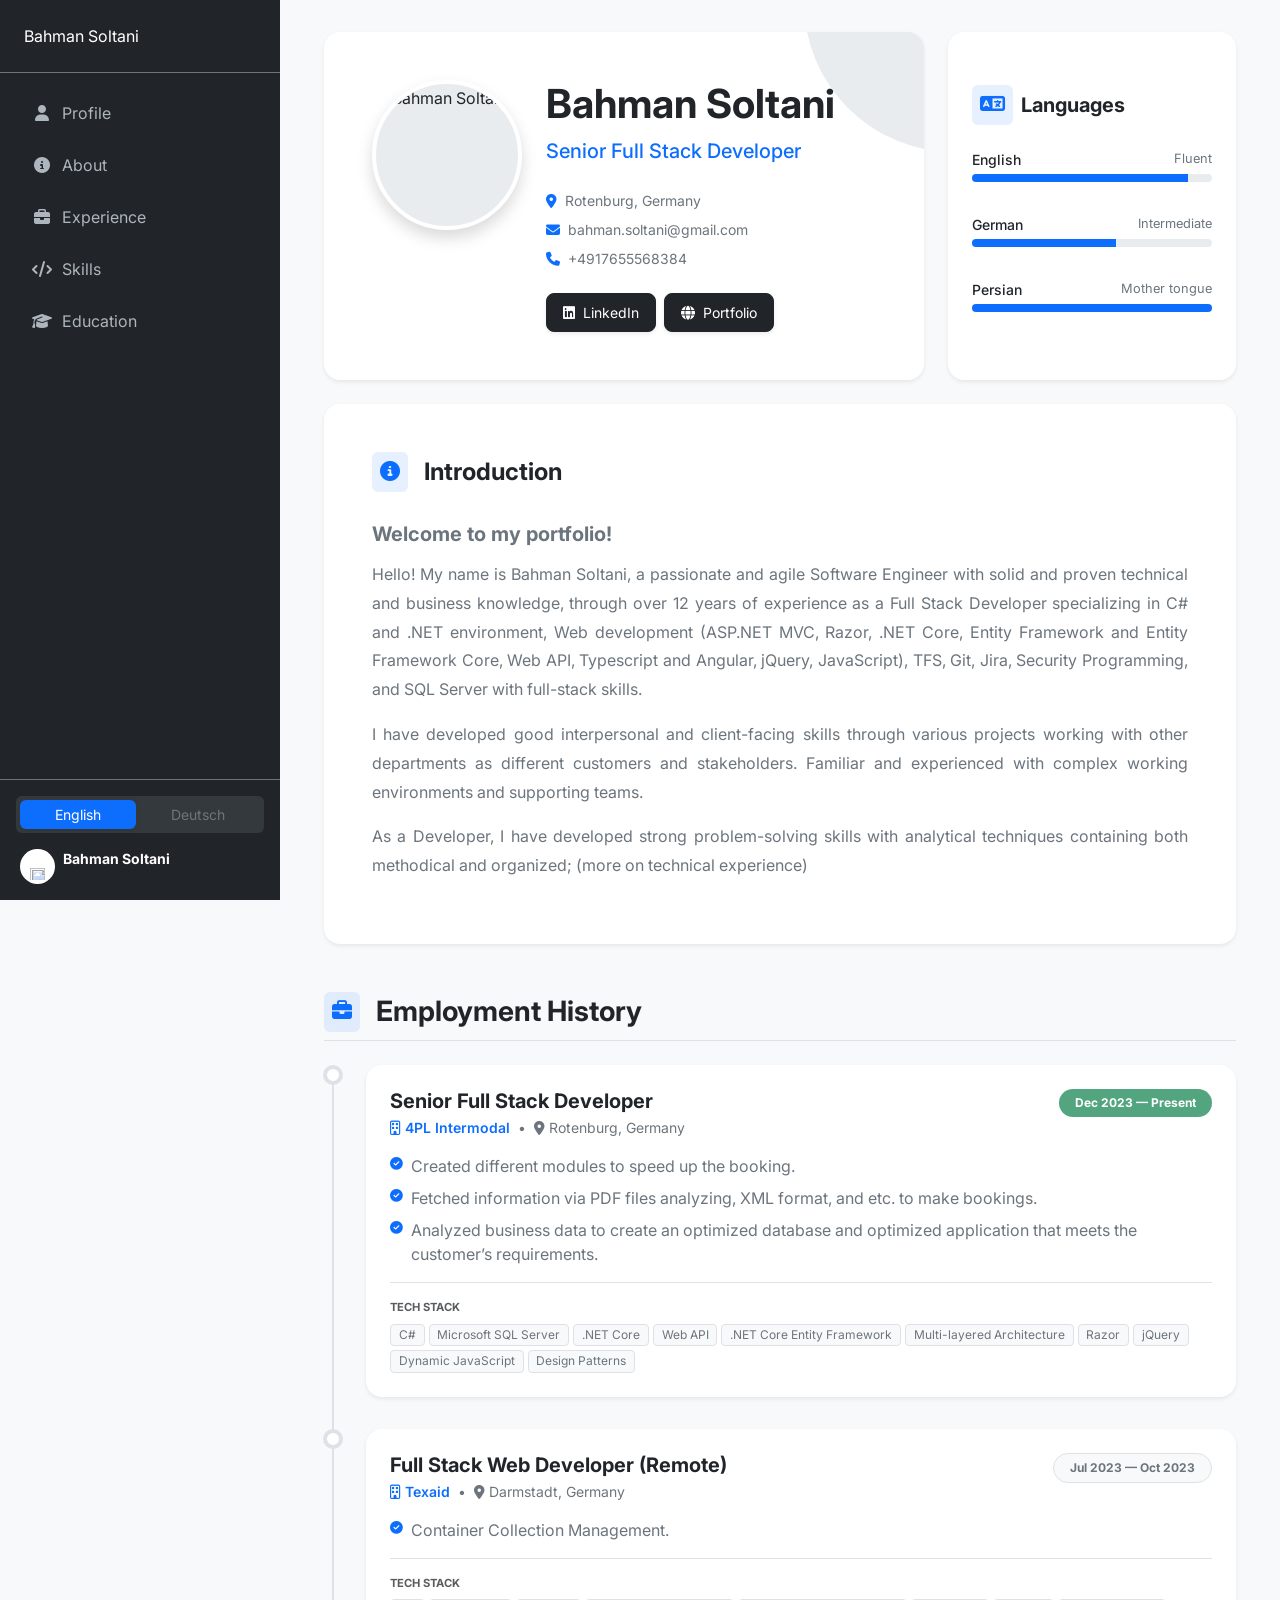
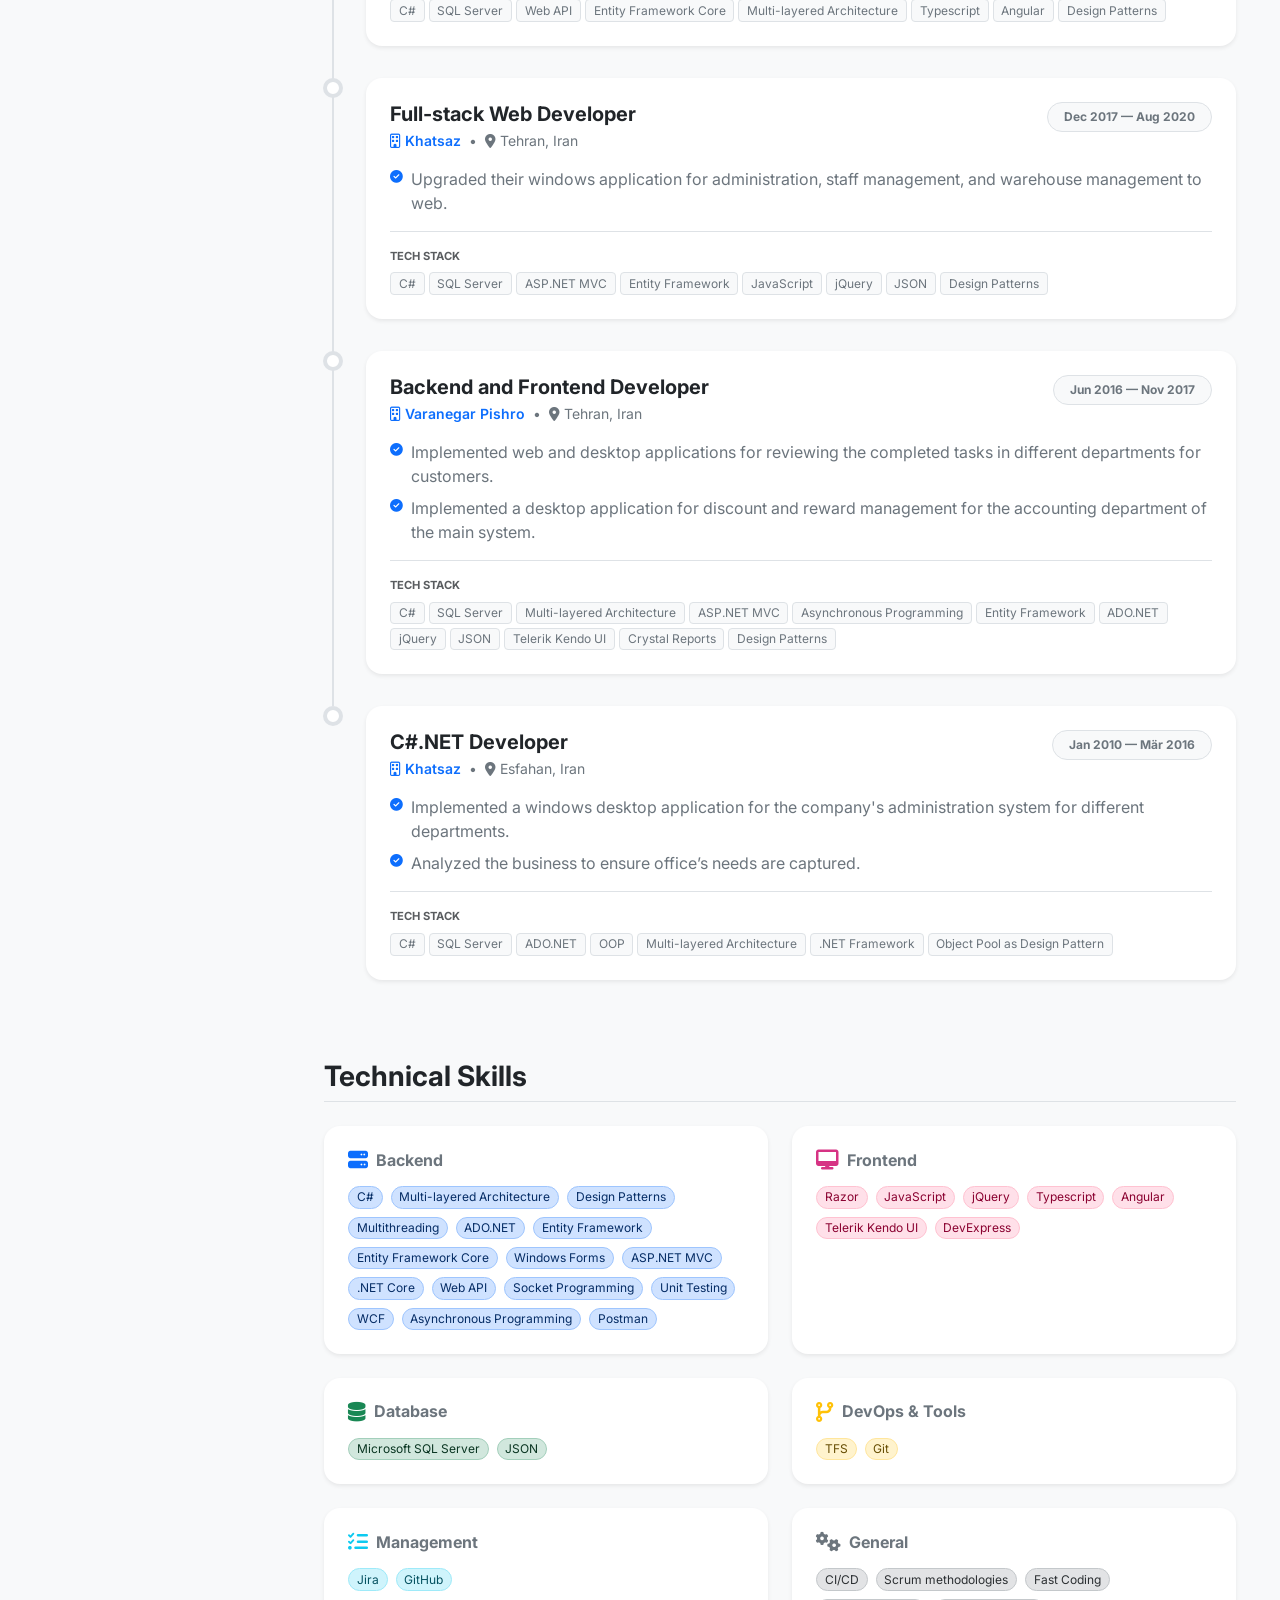
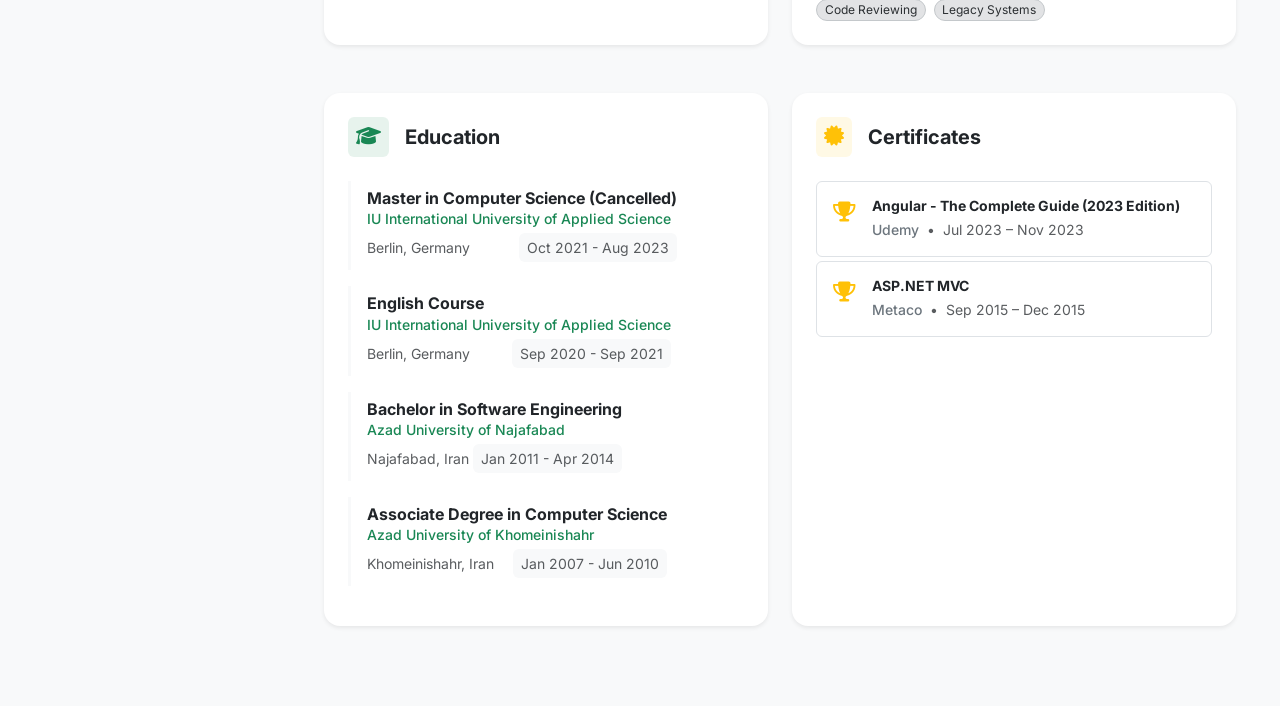
==== commit a21df523: "Add name and style adjustments in sidebar Updated the sidebar to include the name 'Bahman Soltani' a" ====
--- a/index.html
+++ b/index.html
@@ -3,9 +3,11 @@
 <head>
     <meta charset="UTF-8">
     <meta name="viewport" content="width=device-width, initial-scale=1.0">
-    <title>Bahman Soltani - Resume</title>
+    <title>Bahman Soltani</title>
     
     <script src="https://code.jquery.com/jquery-3.7.1.min.js"></script>
+    
+    <script src="main.js"></script>
 
     <link href="https://cdn.jsdelivr.net/npm/bootstrap@5.3.2/dist/css/bootstrap.min.css" rel="stylesheet">
     
@@ -13,7 +15,7 @@
 
     <link href="https://fonts.googleapis.com/css2?family=Inter:wght@300;400;500;600;700&display=swap" rel="stylesheet">
 
-     <link href="styles.css" rel="stylesheet">
+    <link href="styles.css" rel="stylesheet">
     
 </head>
 <body>
@@ -33,8 +35,9 @@
             <div class="p-4 border-bottom border-secondary">
                 <div class="d-flex justify-content-between align-items-center">
                     <div>
-                        <h1 class="h5 fw-bold mb-0">Resume</h1>
-                        <small class="text-muted">Interactive CV</small>
+                        Bahman Soltani 
+                
+                        
                     </div>
                     
                     <button id="close-sidebar" class="btn btn-sm btn-dark d-md-none">
@@ -56,7 +59,7 @@
                     <button id="btn-de" class="btn btn-sm flex-fill lang-btn rounded" disabled>Deutsch</button>
                 </div>
                 <div class="d-flex align-items-center gap-2 px-1">
-                    <div style="width: 35px; height: 35px; border-radius: 50%; overflow: hidden;">
+                    <div style="width: 35px; height: 35px; border-radius: 50%; overflow: hidden; padding: 10px; background-color: #fff;">
                         <img src="https://vohuman.github.io/assets/Bild.jpg" class="w-100 h-100 object-fit-cover">
                     </div>
                     <div class="small lh-sm">
@@ -81,485 +84,5 @@
         </div>
     </div>
 
-    <script>
-        $(document).ready(function() {
-            
-            let resumeData = null; // Will be populated from JSON
-            let currentLang = 'en';
-
-            const i18n = {
-                en: {
-                    headers: {
-                        intro: "Introduction",
-                        languages: "Languages",
-                        skills: "Technical Skills",
-                        experience: "Employment History",
-                        education: "Education",
-                        certificates: "Certificates"
-                    },
-                    labels: {
-                        techStack: "Tech Stack",
-                        contact: "Contact",
-                        present: "Present"
-                    },
-                    nav: {
-                        home: "Profile",
-                        intro: "About",
-                        history: "Experience",
-                        skills: "Skills",
-                        education: "Education"
-                    },
-                    categories: {
-                        backend: "Backend",
-                        frontend: "Frontend",
-                        database: "Database",
-                        sourceControl: "DevOps & Tools",
-                        projectManagement: "Management",
-                        general: "General"
-                    }
-                },
-                de: {
-                    headers: {
-                        intro: "Einführung",
-                        languages: "Sprachen",
-                        skills: "Technische Fähigkeiten",
-                        experience: "Berufserfahrung",
-                        education: "Ausbildung",
-                        certificates: "Zertifikate"
-                    },
-                    labels: {
-                        techStack: "Technologien",
-                        contact: "Kontakt",
-                        present: "Aktuell"
-                    },
-                    nav: {
-                        home: "Profil",
-                        intro: "Über mich",
-                        history: "Erfahrung",
-                        skills: "Fähigkeiten",
-                        education: "Ausbildung"
-                    },
-                    categories: {
-                        backend: "Backend",
-                        frontend: "Frontend",
-                        database: "Datenbank",
-                        sourceControl: "DevOps & Tools",
-                        projectManagement: "Management",
-                        general: "Allgemein"
-                    }
-                }
-            };
-
-            function translate(key, subkey) {
-                return i18n[currentLang][key][subkey];
-            }
-
-            function formatText(text) {
-                if (text === "Present") return i18n[currentLang].labels.present;
-                if (text === "Aktuell") return i18n[currentLang].labels.present;
-                return text;
-            }
-            
-            function renderNav() {
-                const navItems = [
-                    { id: 'section-profile', icon: 'fa-solid fa-user', label: translate('nav', 'home') },
-                    { id: 'section-intro', icon: 'fa-solid fa-circle-info', label: translate('nav', 'intro') },
-                    { id: 'section-history', icon: 'fa-solid fa-briefcase', label: translate('nav', 'history') },
-                    { id: 'section-skills', icon: 'fa-solid fa-code', label: translate('nav', 'skills') },
-                    { id: 'section-education', icon: 'fa-solid fa-graduation-cap', label: translate('nav', 'education') },
-                ];
-
-                const html = navItems.map(item => `
-                    <li class="mb-1">
-                        <a href="#${item.id}" class="nav-link">
-                            <i class="${item.icon}"></i>
-                            <span>${item.label}</span>
-                        </a>
-                    </li>
-                `).join('');
-                
-                $('#nav-links').html(html);
-            }
-
-            function renderHero(data) {
-                const p = data.personalInfo;
-                
-                const langs = data.languages.map(l => `
-                    <div class="mb-3">
-                        <div class="d-flex justify-content-between small mb-1">
-                            <span class="fw-medium text-dark">${l.language}</span>
-                            <span class="text-secondary" style="font-size: 0.8rem;">${l.fluency}</span>
-                        </div>
-                        <div class="progress" style="height: 8px;">
-                            <div class="progress-bar" role="progressbar" style="width: ${l.percent}%" aria-valuenow="${l.percent}" aria-valuemin="0" aria-valuemax="100"></div>
-                        </div>
-                    </div>
-                `).join('');
-
-                return `
-                    <section id="section-profile" class="row g-4 animate-fade-in">
-                        <!-- ID Card -->
-                        <div class="col-lg-8">
-                            <div class="card h-100 border-0 shadow-sm rounded-4 custom-card-hover overflow-hidden position-relative">
-                                <!-- Decorative Shape -->
-                                <div style="position: absolute; top: 0; right: 0; width: 150px; height: 150px; background-color: #e9ecef; border-bottom-left-radius: 100%; margin-right: -30px; margin-top: -30px; transition: transform 0.3s;" class="d-none d-md-block decorative-shape"></div>
-                                
-                                <div class="card-body p-4 p-md-5">
-                                    <div class="d-flex flex-column flex-md-row gap-4 align-items-center align-items-md-start text-center text-md-start">
-                                        
-                                        <!-- Avatar -->
-                                        <div class="flex-shrink-0">
-                                            <div class="avatar-container">
-                                                <img src="https://vohuman.github.io/assets/Bild.jpg" alt="${p.name}" class="avatar-img">
-                                            </div>
-                                        </div>
-
-                                        <div class="flex-grow-1 position-relative" style="z-index: 2;">
-                                            <h1 class="display-6 fw-bold text-dark mb-2">${p.name}</h1>
-                                            <p class="lead text-primary fw-medium mb-4">${p.role}</p>
-                                            
-                                            <div class="d-flex flex-column gap-2 text-secondary mb-4 small">
-                                                <div class="d-flex align-items-center justify-content-center justify-content-md-start gap-2">
-                                                    <i class="fa-solid fa-location-dot text-primary"></i>
-                                                    ${p.address.city}, ${p.address.country}
-                                                </div>
-                                                <div class="d-flex align-items-center justify-content-center justify-content-md-start gap-2">
-                                                    <i class="fa-solid fa-envelope text-primary"></i>
-                                                    <a href="mailto:${p.email}" class="custom-link-hover">${p.email}</a>
-                                                </div>
-                                                <div class="d-flex align-items-center justify-content-center justify-content-md-start gap-2">
-                                                    <i class="fa-solid fa-phone text-primary"></i>
-                                                    ${p.phone}
-                                                </div>
-                                            </div>
-
-                                            <div class="d-flex flex-wrap gap-2 justify-content-center justify-content-md-start">
-                                                ${p.links.map(link => {
-                                                    const iconClass = link.toLowerCase() === 'linkedin' ? 'fa-brands fa-linkedin' : 'fa-solid fa-globe';
-                                                    return `
-                                                    <button class="btn btn-dark btn-sm rounded-3 shadow-sm d-inline-flex align-items-center gap-2 px-3 py-2">
-                                                        <i class="${iconClass}"></i>
-                                                        ${link}
-                                                    </button>
-                                                `}).join('')}
-                                            </div>
-                                        </div>
-                                    </div>
-                                </div>
-                            </div>
-                        </div>
-
-                        <!-- Languages -->
-                        <div class="col-lg-4">
-                            <div class="card h-100 border-0 shadow-sm rounded-4 custom-card-hover">
-                                <div class="card-body p-4 d-flex flex-column justify-content-center">
-                                    <div class="d-flex align-items-center gap-2 mb-4">
-                                        <div class="bg-primary bg-opacity-10 text-primary p-2 rounded">
-                                            <i class="fa-solid fa-language fs-5"></i>
-                                        </div>
-                                        <h5 class="fw-bold text-dark mb-0">${translate('headers', 'languages')}</h5>
-                                    </div>
-                                    <div class="d-flex flex-column gap-3">
-                                        ${langs}
-                                    </div>
-                                </div>
-                            </div>
-                        </div>
-                    </section>
-                `;
-            }
-
-            function renderIntroduction(data) {
-                return `
-                    <section id="section-intro" class="mt-4">
-                        <div class="card border-0 shadow-sm rounded-4 custom-card-hover">
-                            <div class="card-body p-4 p-md-5">
-                                <div class="d-flex align-items-center gap-3 mb-4">
-                                    <div class="bg-primary bg-opacity-10 text-primary p-2 rounded">
-                                        <i class="fa-solid fa-circle-info fs-5"></i>
-                                    </div>
-                                    <h4 class="fw-bold text-dark mb-0">${translate('headers', 'intro')}</h4>
-                                </div>
-                                <div class="text-secondary" style="line-height: 1.8; text-align: justify;">
-                                    ${data.introduction}
-                                </div>
-                            </div>
-                        </div>
-                    </section>
-                `;
-            }
-
-            function renderSkills(data) {
-                const skills = data.technicalSkills;
-                const config = {
-                    backend: { color: "primary", icon: "fa-solid fa-server" },
-                    frontend: { color: "pink", icon: "fa-solid fa-desktop" }, // Changed to "pink"
-                    database: { color: "success", icon: "fa-solid fa-database" },
-                    sourceControl: { color: "warning", icon: "fa-solid fa-code-branch" },
-                    projectManagement: { color: "info", icon: "fa-solid fa-list-check" },
-                    general: { color: "secondary", icon: "fa-solid fa-gears" }
-                };
-
-                let html = `
-                    <section id="section-skills" class="mt-5">
-                        <div class="d-flex align-items-center gap-3 mb-4 pb-2 border-bottom">
-                            <h2 class="h3 fw-bold text-dark mb-0">${translate('headers', 'skills')}</h2>
-                        </div>
-                        <div class="row g-4">`;
-
-                Object.keys(skills).forEach(key => {
-                    const conf = config[key] || { color: "secondary", icon: "fa-solid fa-circle" };
-                    const label = i18n[currentLang].categories[key] || key;
-                    const textClass = `text-${conf.color}`;
-                    
-                    // --- NEW COLOR LOGIC FOR BADGES ---
-                    const badgeBg = 'bg-' + conf.color + '-subtle'; // e.g., bg-primary-subtle or bg-pink-subtle
-                    const badgeText = 'text-' + conf.color + '-emphasis'; // e.g., text-primary-emphasis or text-pink-emphasis
-                    const badgeBorder = 'border-' + conf.color + '-subtle';
-                    
-                    html += `
-                        <div class="col-md-6">
-                            <div class="card h-100 border-0 shadow-sm rounded-4 custom-card-hover p-4">
-                                <div class="d-flex align-items-center gap-2 mb-3">
-                                    <i class="${conf.icon} ${textClass} fs-5"></i>
-                                    <h6 class="fw-bold text-secondary text-capitalize mb-0">${label}</h6>
-                                </div>
-                                <div class="d-flex flex-wrap gap-2">
-                                    ${skills[key].map(skill => `
-                                        <span class="badge rounded-pill border fw-normal ${badgeBg} ${badgeText} ${badgeBorder} tech-badge">
-                                            ${skill}
-                                        </span>
-                                    `).join('')}
-                                </div>
-                            </div>
-                        </div>
-                    `;
-                });
-
-                html += `</div></section>`;
-                return html;
-            }
-
-            function renderHistory(data) {
-                const history = data.employmentHistory;
-                let html = `
-                    <section id="section-history" class="mt-5">
-                        <div class="d-flex align-items-center gap-3 mb-4 pb-2 border-bottom">
-                            <div class="bg-primary bg-opacity-10 text-primary p-2 rounded">
-                                <i class="fa-solid fa-briefcase fs-5"></i>
-                            </div>
-                            <h2 class="h3 fw-bold text-dark mb-0">${translate('headers', 'experience')}</h2>
-                        </div>
-                        <div class="timeline-container ps-md-2">
-                `;
-
-                history.forEach((job) => {
-                    const techList = job.techStack
-                        .split(/,| and /)
-                        .map(t => t.trim().replace(/\.$/, ''))
-                        .filter(t => t.length > 0);
-                    
-                    const isPresent = job.endDate === "Present" || job.endDate === "Aktuell";
-                    const badgeClass = isPresent ? "text-bg-success bg-opacity-75" : "text-bg-light border text-secondary";
-
-                    html += `
-                        <div class="timeline-item">
-                            <div class="timeline-dot"></div>
-                            
-                            <div class="card border-0 shadow-sm rounded-4 custom-card-hover p-4">
-                                <div class="d-flex flex-column flex-md-row justify-content-between align-items-start gap-2 mb-3">
-                                    <div>
-                                        <h5 class="fw-bold text-dark mb-1">${job.role}</h5>
-                                        <div class="d-flex flex-wrap align-items-center gap-2 text-secondary small">
-                                            <span class="fw-semibold text-primary"><i class="fa-regular fa-building me-1"></i>${job.company}</span>
-                                            <span>&bull;</span>
-                                            <span><i class="fa-solid fa-location-dot me-1"></i>${job.location}</span>
-                                        </div>
-                                    </div>
-                                    <span class="badge rounded-pill ${badgeClass} px-3 py-2">
-                                        ${formatText(job.startDate)} — ${formatText(job.endDate)}
-                                    </span>
-                                </div>
-
-                                <div class="mb-3">
-                                    <ul class="list-unstyled d-flex flex-column gap-2 mb-0">
-                                        ${job.responsibilities.map(res => `
-                                            <li class="d-flex gap-2 text-secondary">
-                                                <i class="fa-solid fa-circle-check text-primary mt-1" style="font-size: 0.8rem;"></i>
-                                                <span>${res}</span>
-                                            </li>
-                                        `).join('')}
-                                    </ul>
-                                </div>
-
-                                <div class="pt-3 border-top">
-                                    <small class="text-uppercase fw-bold text-muted d-block mb-2" style="font-size: 0.7rem;">${translate('labels', 'techStack')}</small>
-                                    <div class="d-flex flex-wrap gap-1">
-                                        ${techList.map(t => `
-                                            <span class="badge rounded-1 fw-normal text-secondary bg-light border tech-badge">${t}</span>
-                                        `).join('')}
-                                    </div>
-                                </div>
-                            </div>
-                        </div>
-                    `;
-                });
-
-                html += `</div></section>`;
-                return html;
-            }
-
-            function renderEducationAndCerts(data) {
-                const edu = data.education;
-                const certs = data.certificates;
-
-                let eduHtml = edu.map(item => `
-                    <div class="d-flex position-relative ps-3 py-2 border-start border-3 border-light hover-border-primary mb-3">
-                        <div>
-                            <h6 class="fw-bold text-dark mb-0">${item.degree}</h6>
-                            <p class="text-success small fw-medium mb-1">${item.institution}</p>
-                            <div class="d-flex justify-content-between align-items-center small text-muted">
-                                <span>${item.location}</span>
-                                <span class="bg-light px-2 py-1 rounded">${formatText(item.startDate)} - ${formatText(item.endDate)}</span>
-                            </div>
-                        </div>
-                    </div>
-                `).join('');
-
-                let certsHtml = certs.map(item => `
-                    <div class="d-flex align-items-start gap-3 p-3 rounded hover-bg-light transition border border-transparent mb-1">
-                        <i class="fa-solid fa-trophy text-warning mt-1 fs-5"></i>
-                        <div>
-                            <h6 class="fw-bold text-dark mb-1 small">${item.title}</h6>
-                            <div class="small text-muted d-flex gap-2">
-                                <span class="fw-medium text-secondary">${item.issuer}</span>
-                                <span>&bull;</span>
-                                <span>${item.date}</span>
-                            </div>
-                        </div>
-                    </div>
-                `).join('');
-
-                return `
-                    <div id="section-education" class="row g-4 mt-4 pb-5">
-                        <div class="col-lg-6">
-                            <div class="card h-100 border-0 shadow-sm rounded-4 custom-card-hover">
-                                <div class="card-body p-4">
-                                    <div class="d-flex align-items-center gap-3 mb-4">
-                                        <div class="bg-success bg-opacity-10 text-success p-2 rounded">
-                                            <i class="fa-solid fa-graduation-cap fs-5"></i>
-                                        </div>
-                                        <h5 class="fw-bold text-dark mb-0">${translate('headers', 'education')}</h5>
-                                    </div>
-                                    <div>
-                                        ${eduHtml}
-                                    </div>
-                                </div>
-                            </div>
-                        </div>
-                        <div class="col-lg-6">
-                            <div class="card h-100 border-0 shadow-sm rounded-4 custom-card-hover">
-                                <div class="card-body p-4">
-                                    <div class="d-flex align-items-center gap-3 mb-4">
-                                        <div class="bg-warning bg-opacity-10 text-warning p-2 rounded">
-                                            <i class="fa-solid fa-certificate fs-5"></i>
-                                        </div>
-                                        <h5 class="fw-bold text-dark mb-0">${translate('headers', 'certificates')}</h5>
-                                    </div>
-                                    <div>
-                                        ${certsHtml}
-                                    </div>
-                                </div>
-                            </div>
-                        </div>
-                    </div>
-                `;
-            }
-
-            // --- Main Render Loop ---
-            function renderAll() {
-                if (!resumeData) return;
-                
-                const currentData = resumeData[currentLang];
-                const html = [
-                    renderHero(currentData),
-                    renderIntroduction(currentData),
-                    renderHistory(currentData), 
-                    renderSkills(currentData),
-                    renderEducationAndCerts(currentData)
-                ].join('');
-
-                $('#main-content').html(html);
-                renderNav();
-                updateLangButtons();
-            }
-
-            // --- Interaction Logic ---
-            function setLanguage(lang) {
-                if (!resumeData) return;
-                currentLang = lang;
-                renderAll();
-            }
-
-            function updateLangButtons() {
-                const $enBtn = $('#btn-en');
-                const $deBtn = $('#btn-de');
-                
-                // Reset classes
-                $('.lang-btn').removeClass('active');
-                
-                if (currentLang === 'en') {
-                    $enBtn.addClass('active');
-                } else {
-                    $deBtn.addClass('active');
-                }
-            }
-            
-            // --- Fetch JSON Data ---
-            $.getJSON('resume.json')
-                .done(function(data) {
-                    resumeData = data;
-                    
-                    // Enable language buttons
-                    $('#btn-en, #btn-de').prop('disabled', false);
-                    
-                    // Initial Render
-                    renderAll();
-                })
-                .fail(function(jqxhr, textStatus, error) {
-                    const errMessage = textStatus + ", " + error;
-                    console.error("Failed to fetch resume.json: " + errMessage);
-                    
-                    $('#main-content').html(`
-                        <div class="alert alert-danger mt-5 d-flex align-items-center gap-3" role="alert">
-                            <i class="fa-solid fa-triangle-exclamation fs-3"></i>
-                            <div>
-                                <h5 class="alert-heading fw-bold mb-1">Failed to load resume data!</h5>
-                                <p class="mb-0">Please ensure that <code>resume.json</code> is located in the same directory and that you are serving these files via a local web server (e.g., Live Server or GitHub Pages). Direct file opening (file:///) may block JSON fetching due to CORS policy.</p>
-                            </div>
-                        </div>
-                    `);
-                });
-
-            // --- Event Listeners ---
-            
-            // Language Buttons
-            $('#btn-en').on('click', function() { setLanguage('en'); });
-            $('#btn-de').on('click', function() { setLanguage('de'); });
-
-            // Sidebar Toggle
-            const $wrapper = $('#wrapper');
-            const $sidebar = $('#sidebar-wrapper');
-            const $overlay = $('#sidebar-overlay');
-            
-            function toggleSidebar() {
-                $sidebar.toggleClass('toggled');
-                $overlay.toggleClass('show');
-            }
-
-            $('#mobile-menu-btn, #close-sidebar, #sidebar-overlay').on('click', toggleSidebar);
-
-        });
-    </script>
 </body>
 </html>
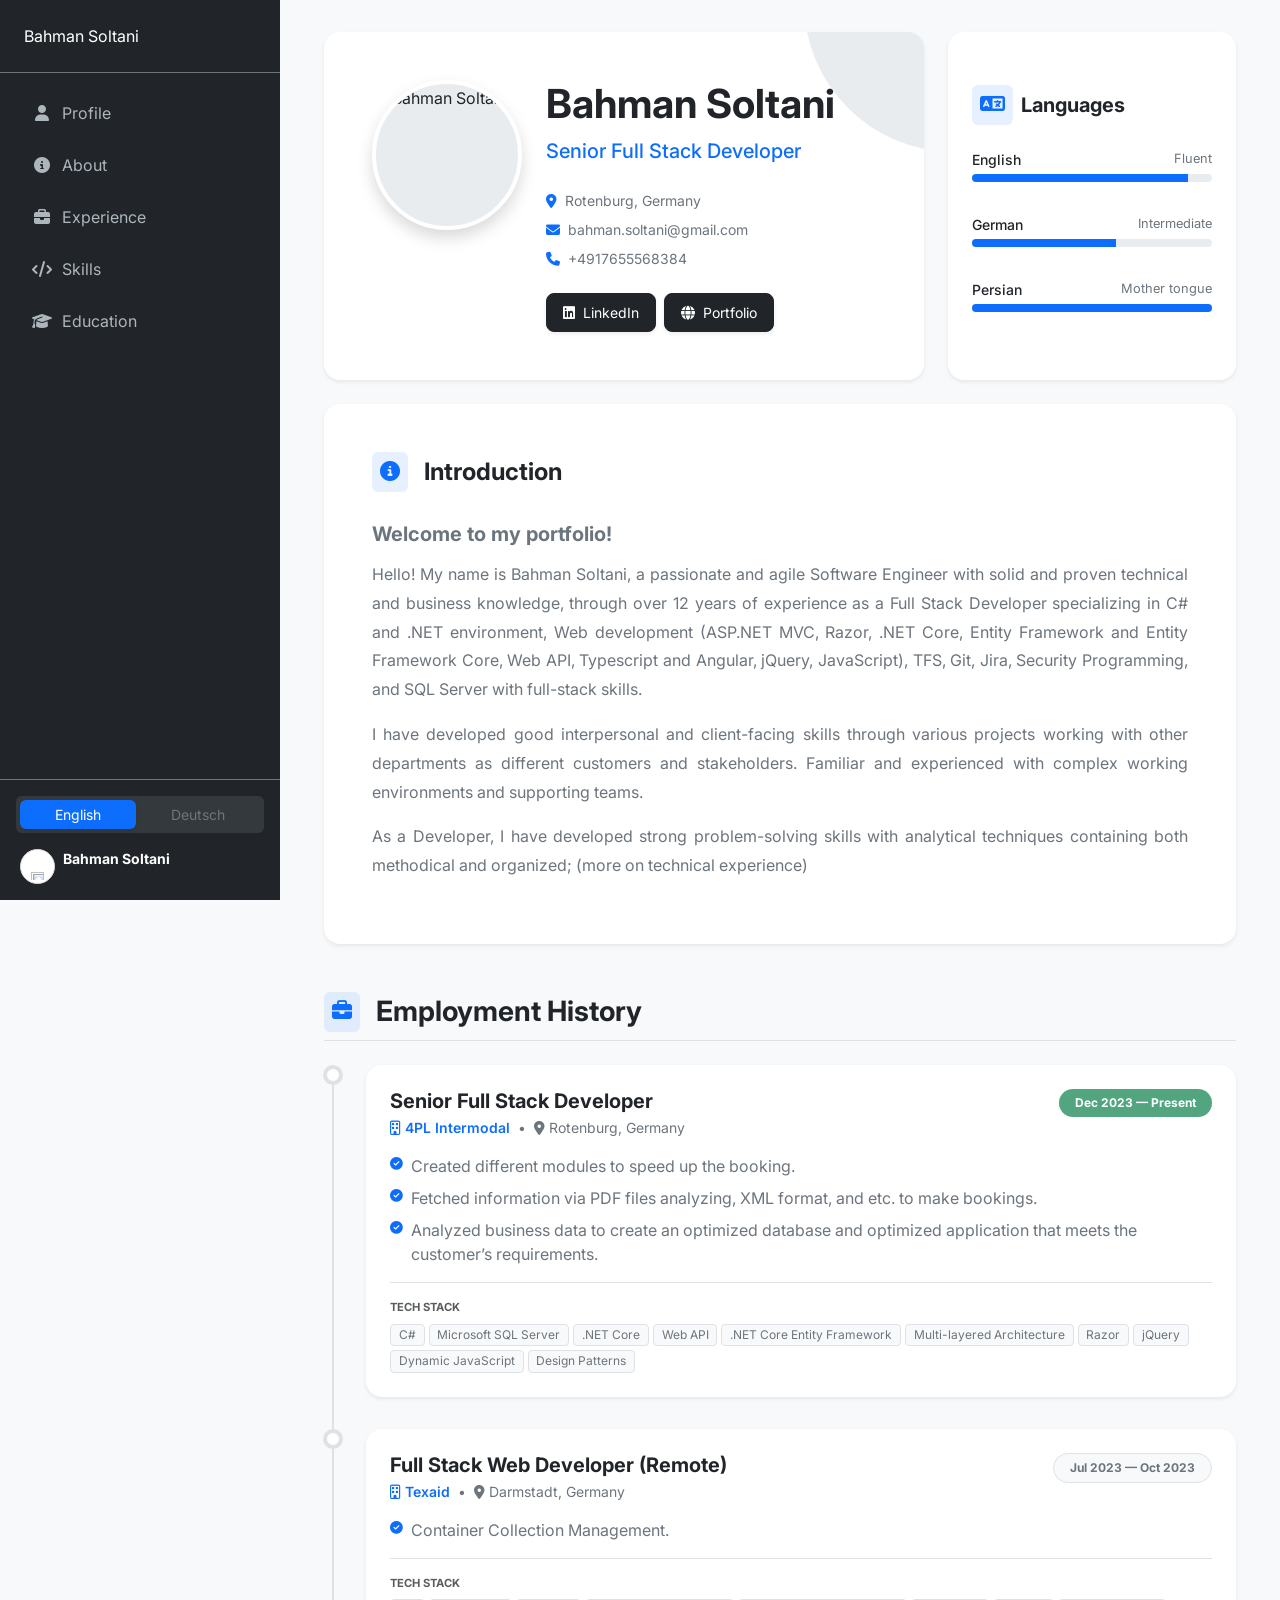
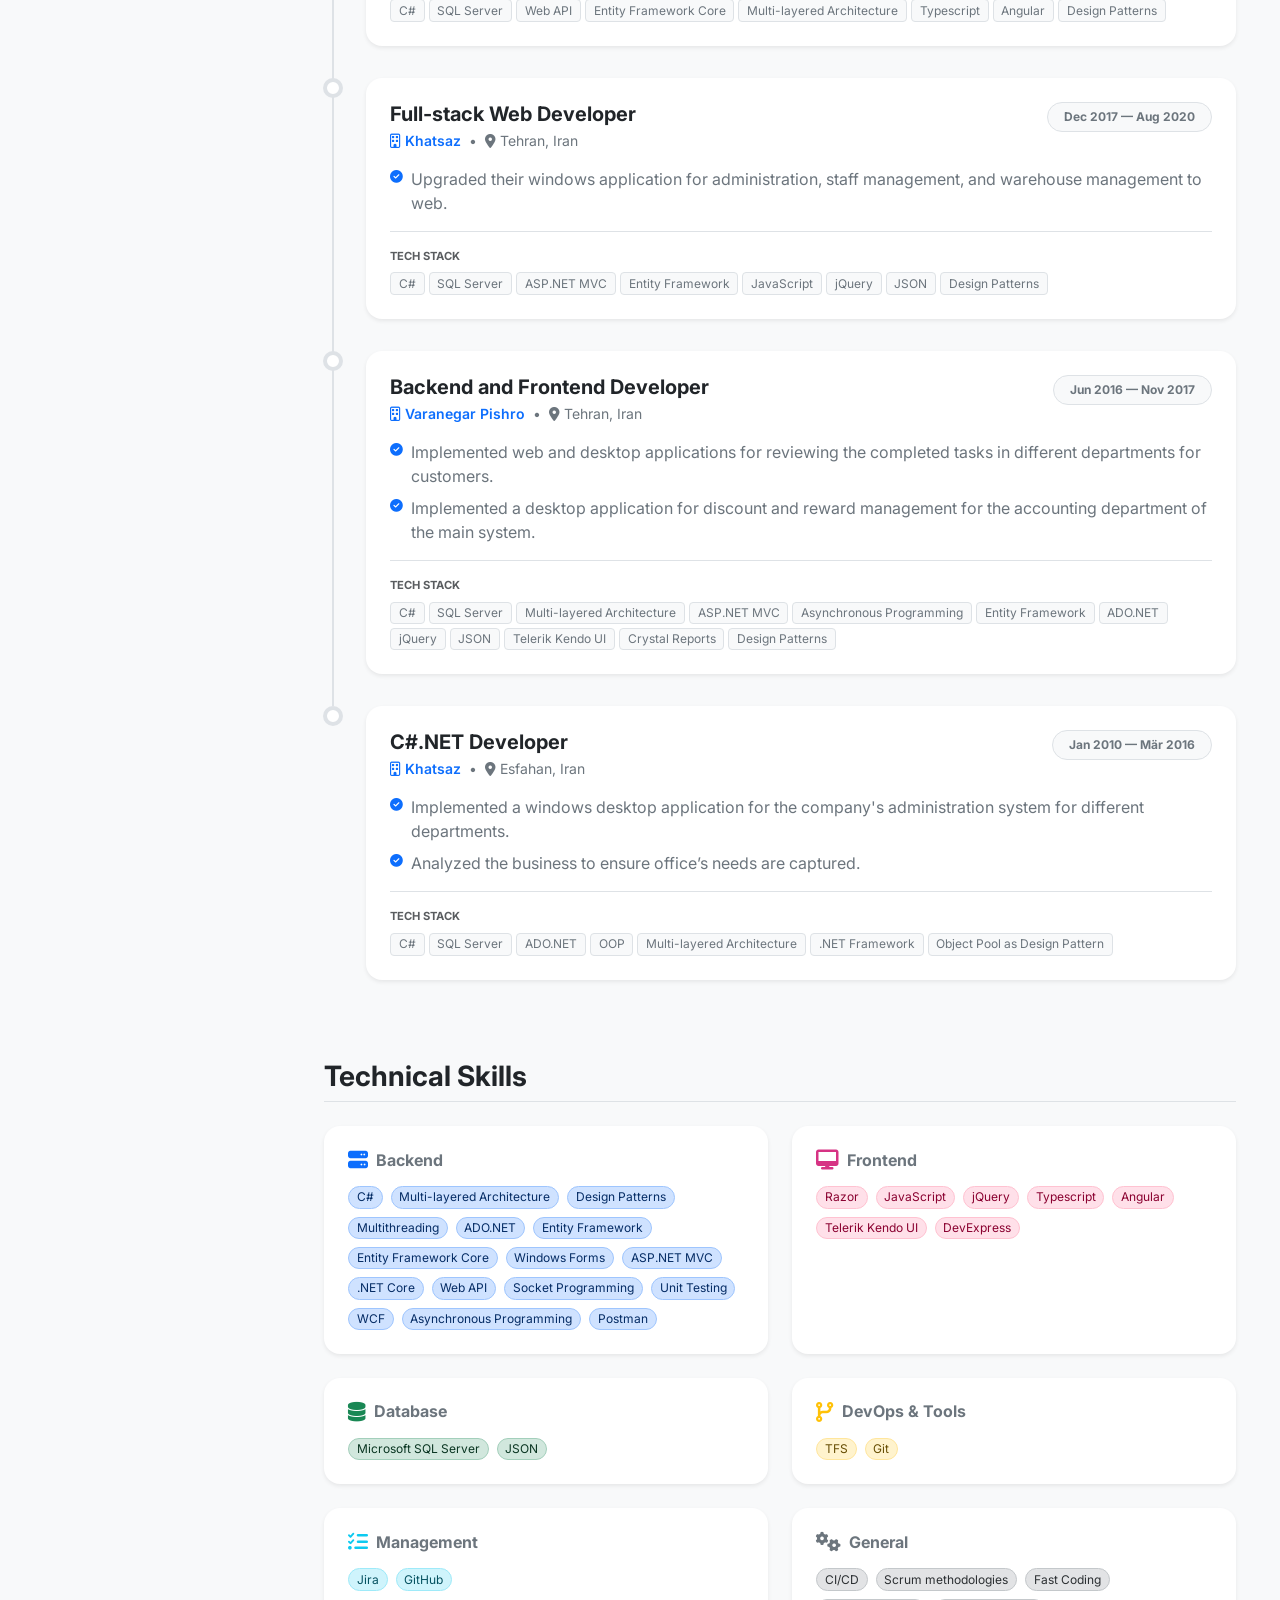
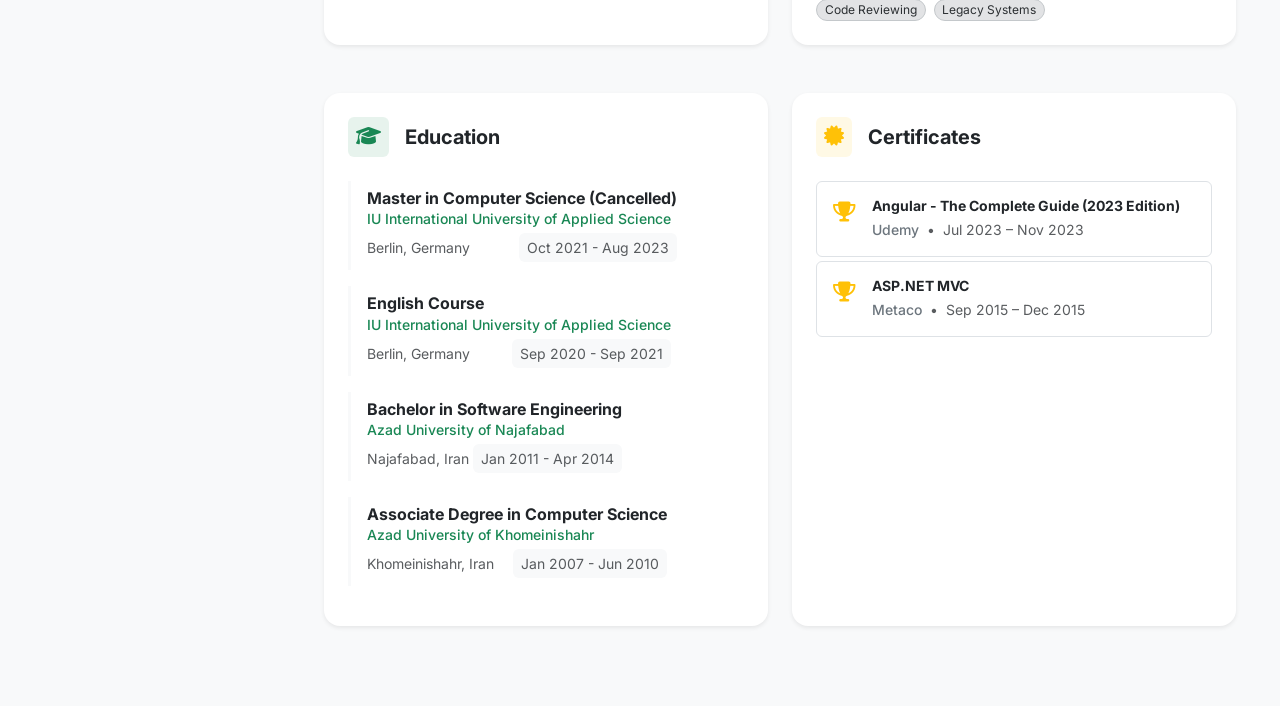
==== commit 77c70970: "Enhance profile picture styling in sidebar Added a border to the profile picture container." ====
--- a/index.html
+++ b/index.html
@@ -35,9 +35,7 @@
             <div class="p-4 border-bottom border-secondary">
                 <div class="d-flex justify-content-between align-items-center">
                     <div>
-                        Bahman Soltani 
-                
-                        
+                        Bahman Soltani
                     </div>
                     
                     <button id="close-sidebar" class="btn btn-sm btn-dark d-md-none">
@@ -59,7 +57,7 @@
                     <button id="btn-de" class="btn btn-sm flex-fill lang-btn rounded" disabled>Deutsch</button>
                 </div>
                 <div class="d-flex align-items-center gap-2 px-1">
-                    <div style="width: 35px; height: 35px; border-radius: 50%; overflow: hidden; padding: 10px; background-color: #fff;">
+                    <div style="width: 35px; height: 35px; border-radius: 50%; overflow: hidden; padding: 10px; background-color: #fff; border: 1px solid #ddd;">
                         <img src="https://vohuman.github.io/assets/Bild.jpg" class="w-100 h-100 object-fit-cover">
                     </div>
                     <div class="small lh-sm">
